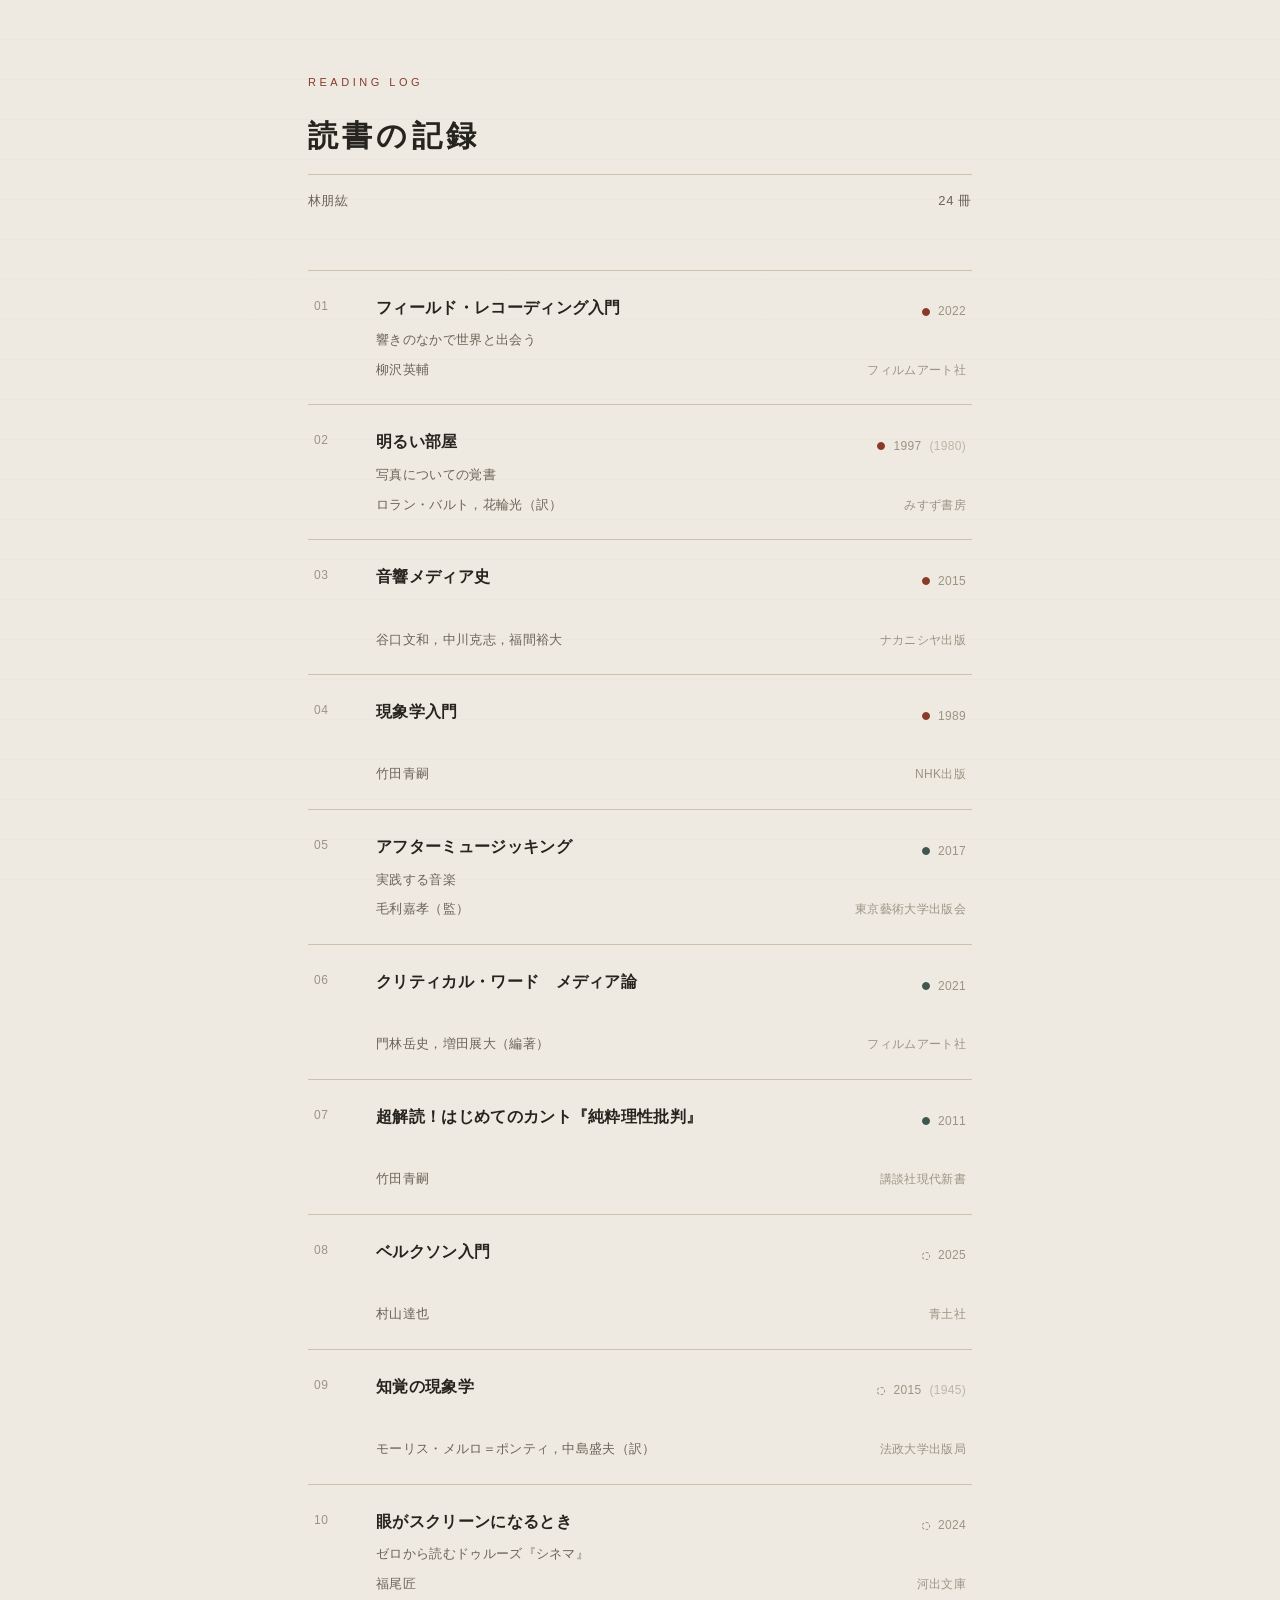
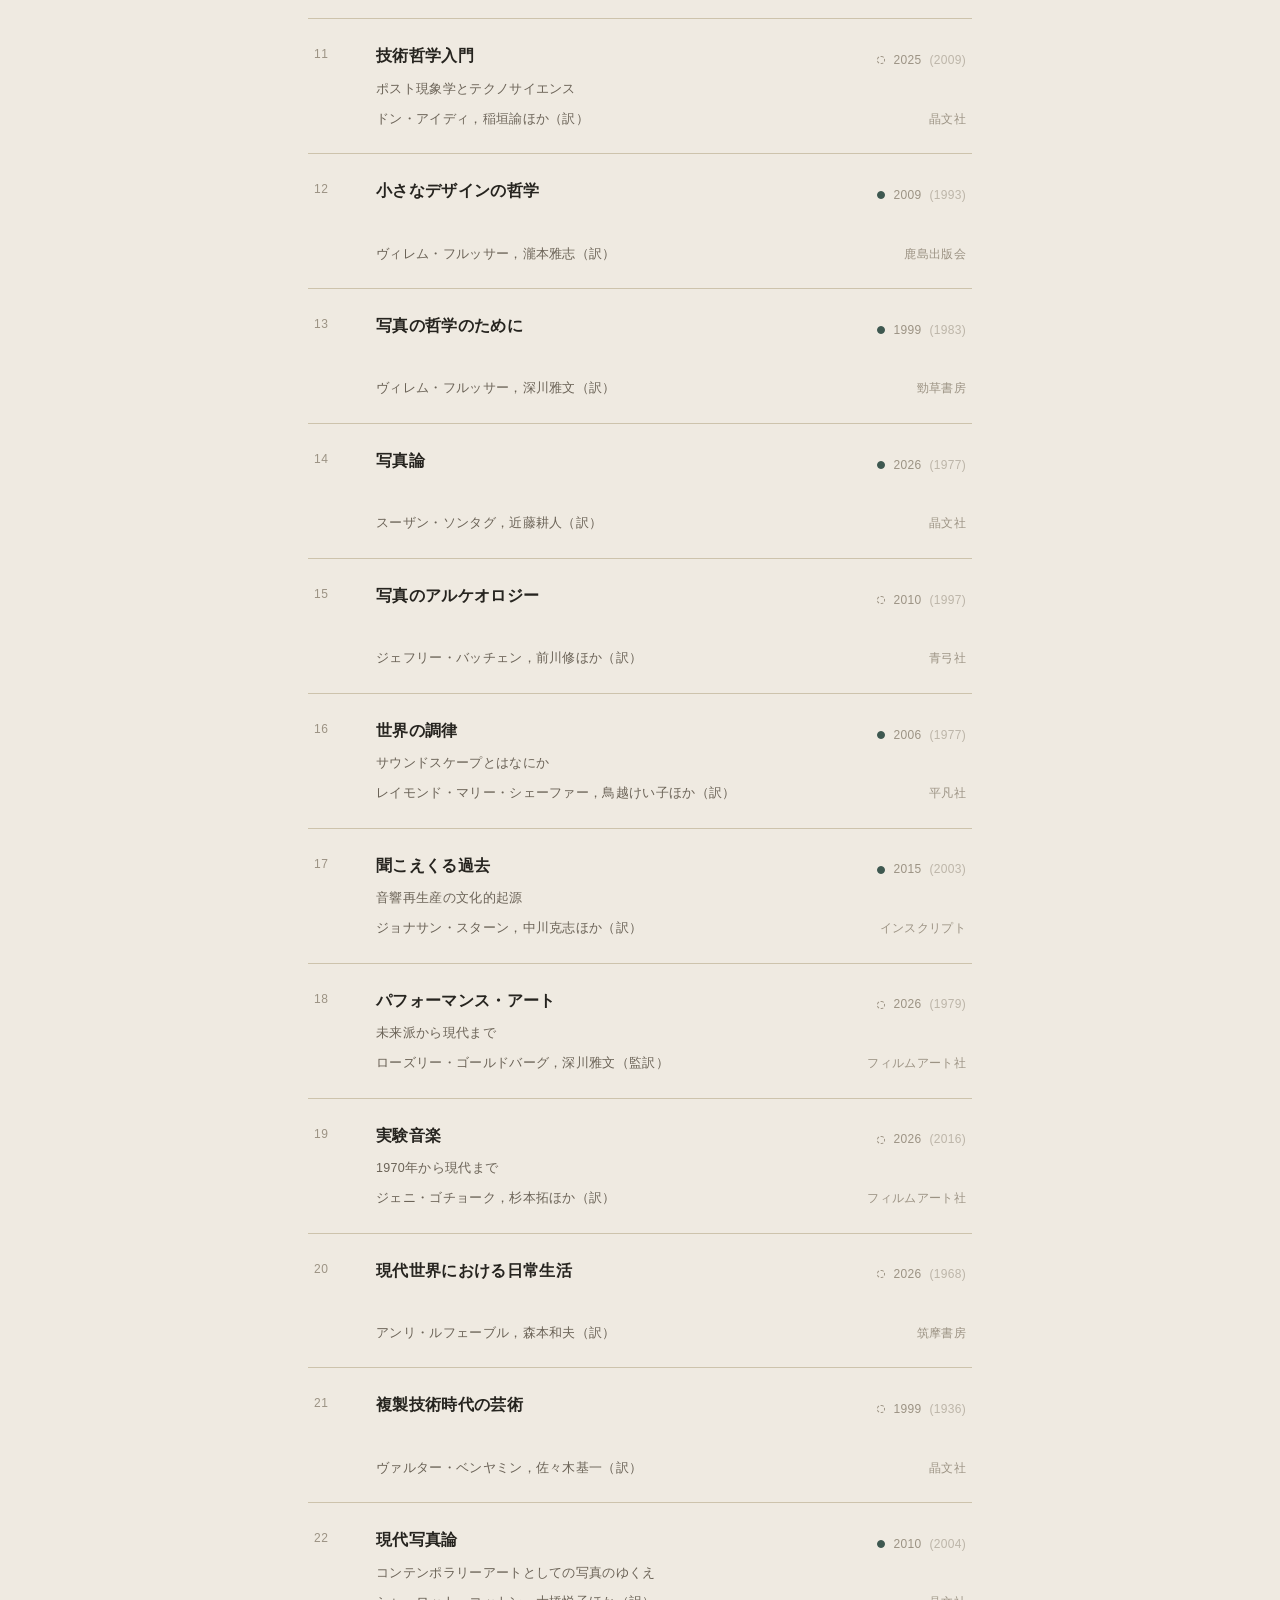
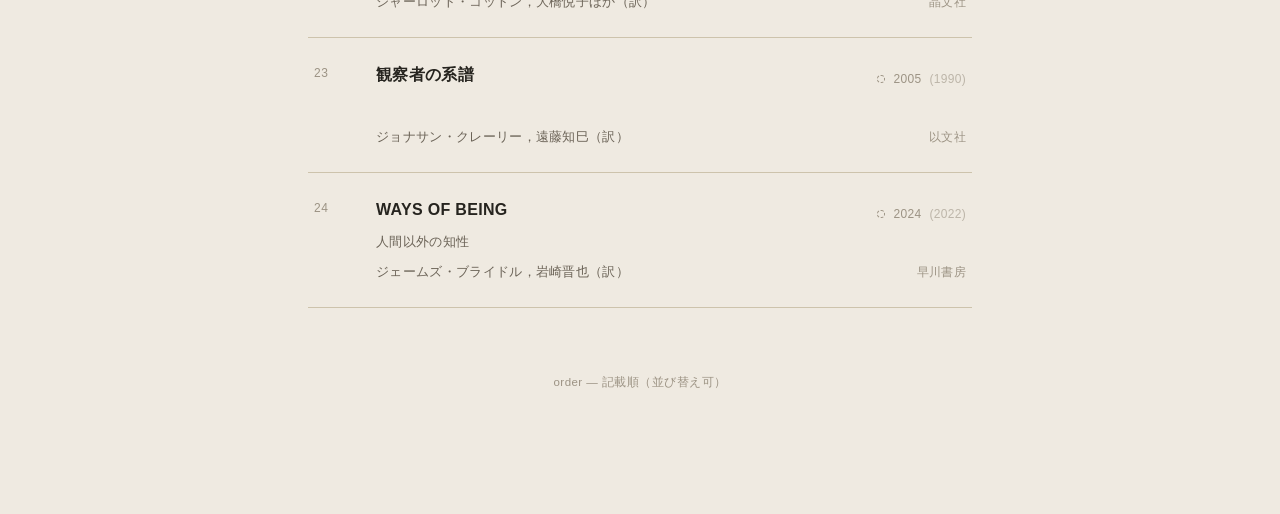
==== index.html @ a90a8465 "upgrade" ====
<!DOCTYPE html>
<html lang="ja">
<head>
<meta charset="UTF-8" />
<meta name="viewport" content="width=device-width, initial-scale=1.0" />
<title>読書の記録</title>
<link rel="stylesheet" href="style.css" />
</head>
<body>
<div class="wrap">

  <header class="site-header">
    <span class="site-header__eyebrow">Reading Log</span>
    <h1 class="site-title">読書の記録</h1>
    <div class="site-meta">
      <span>林朋紘</span>
      <span class="site-meta__count" id="book-count"></span>
    </div>
  </header>

  <ul class="book-list" id="book-list"></ul>

  <footer class="site-footer">
    order — 記載順（並び替え可）
  </footer>

</div>

<script src="data.js"></script>
<script>
  const listEl = document.getElementById("book-list");
  const countEl = document.getElementById("book-count");
  countEl.textContent = BOOKS.length + " 冊";

  BOOKS.forEach((book, i) => {
    const li = document.createElement("li");
    li.className = "book-row";

    const num = String(i + 1).padStart(2, "0");
    const yearText = book.origYear
      ? `${book.year}<span style="opacity:.6"> (${book.origYear})</span>`
      : `${book.year}`;
    const status = book.status || "read";
    const dotClass = "status-dot--" + status;
    const dotTitle = { read: "読了", reading: "読書中", unread: "未読" }[status];

    li.innerHTML = `
      <a href="book.html?id=${i}">
        <span class="book-row__num">${num}</span>
        <span class="book-row__title">${book.title}</span>
        <span class="book-row__subtitle">${book.subtitle || "&nbsp;"}</span>
        <span class="book-row__author">${book.author}</span>
        <span class="book-row__year">
          <span class="status-dot ${dotClass}" title="${dotTitle}"></span>
          ${yearText}
        </span>
        ${book.publisher ? `<span class="book-row__publisher">${book.publisher}</span>` : ""}
      </a>
    `;
    listEl.appendChild(li);
  });
</script>
</body>
</html>
---- style.css ----
/* ==========================================================
   読書の記録 ― stylesheet
   静謐（quiet stillness）を基調に、蔵書印を思わせる朱の一点を
   差し色として用いる。
   ========================================================== */

:root {
  --paper: #efeae1;
  --paper-card: #f6f2e9;
  --ink: #26241f;
  --ink-soft: #6b6357;
  --ink-faint: #9c9384;
  --line: #cdc3ac;
  --line-soft: #ddd4bf;
  --accent: #3e5850;      /* 深緑 - 松葉色 */
  --accent-soft: #7e9089;
  --stamp: #8a3a2a;       /* 朱 - 蔵書印 */
  --stamp-soft: rgba(138, 58, 42, 0.12);

  --serif-display: "Yu Mincho", "游明朝", "YuMincho", serif;
  --font-base: "Inter", "游ゴシック体", "Yu Gothic", YuGothic,
    "游ゴシック Medium", "Yu Gothic Medium", "Hiragino Kaku Gothic ProN",
    "Hiragino Sans", Meiryo, sans-serif;
}

* {
  box-sizing: border-box;
}

html {
  scroll-behavior: smooth;
}

body {
  margin: 0;
  font-family: var(--font-base);
  background-color: var(--paper);
  color: var(--ink);
  line-height: 1.9;
  letter-spacing: 0.02em;
  -webkit-font-smoothing: antialiased;
}

/* subtle ruled-paper texture in the background */
body::before {
  content: "";
  position: fixed;
  inset: 0;
  pointer-events: none;
  z-index: 0;
  background-image: repeating-linear-gradient(
    to bottom,
    transparent 0,
    transparent 39px,
    rgba(38, 36, 31, 0.028) 40px
  );
}

a {
  color: inherit;
  text-decoration: none;
}

.wrap {
  position: relative;
  z-index: 1;
  max-width: 720px;
  margin: 0 auto;
  padding: 72px 28px 120px;
}

/* ---------- header ---------- */

.site-header {
  margin-bottom: 56px;
}

.site-header__eyebrow {
  display: block;
  font-size: 11px;
  letter-spacing: 0.32em;
  text-transform: uppercase;
  color: var(--stamp);
  margin-bottom: 14px;
}

.site-title {
  font-family: var(--font-base);
  font-weight: 600;
  font-size: 30px;
  letter-spacing: 0.14em;
  margin: 0 0 10px;
}

.site-meta {
  display: flex;
  align-items: baseline;
  justify-content: space-between;
  border-top: 1px solid var(--line);
  padding-top: 14px;
  font-size: 13px;
  color: var(--ink-soft);
}

.site-meta__count {
  font-variant-numeric: tabular-nums;
  letter-spacing: 0.05em;
}

/* ---------- book list (home) ---------- */

.book-list {
  list-style: none;
  margin: 0;
  padding: 0;
  border-top: 1px solid var(--line);
}

.book-row {
  border-bottom: 1px solid var(--line);
}

.book-row a {
  display: grid;
  grid-template-columns: 44px 1fr auto;
  grid-template-areas:
    "num title     year"
    "num subtitle  ."
    "num author    publisher";
  column-gap: 18px;
  row-gap: 6px;
  padding: 22px 6px;
  transition: background-color 0.25s ease, padding-left 0.25s ease;
}

.book-row a:hover,
.book-row a:focus-visible {
  background-color: var(--paper-card);
  padding-left: 14px;
}

.book-row a:focus-visible {
  outline: 1px solid var(--accent-soft);
  outline-offset: -2px;
}

.book-row__num {
  grid-area: num;
  font-size: 12px;
  color: var(--ink-faint);
  font-variant-numeric: tabular-nums;
  letter-spacing: 0.04em;
  padding-top: 2px;
}

.book-row__title {
  grid-area: title;
  font-size: 16px;
  font-weight: 600;
  color: var(--ink);
  overflow-wrap: break-word;
  align-self: end;
}

.book-row__subtitle {
  grid-area: subtitle;
  display: block;
  font-size: 12.5px;
  color: var(--ink-soft);
  font-weight: 400;
}

.book-row__author {
  grid-area: author;
  font-size: 12.5px;
  color: var(--ink-soft);
  align-self: start;
}

.book-row__year {
  grid-area: year;
  justify-self: end;
  align-self: end;
  display: flex;
  align-items: center;
  gap: 8px;
  font-size: 12px;
  color: var(--ink-faint);
  white-space: nowrap;
  font-variant-numeric: tabular-nums;
}

.book-row__publisher {
  grid-area: publisher;
  justify-self: end;
  align-self: start;
  font-size: 12px;
  color: var(--ink-faint);
  white-space: nowrap;
}

.status-dot {
  width: 8px;
  height: 8px;
  border-radius: 50%;
  flex-shrink: 0;
  display: inline-block;
}

.status-dot--read {
  background: var(--stamp);
  border: 1px solid var(--stamp);
}

.status-dot--reading {
  background: var(--accent);
  border: 1px solid var(--accent);
}

.status-dot--unread {
  background: transparent;
  border: 1px dashed var(--ink-faint);
}

.site-footer {
  margin-top: 64px;
  font-size: 11.5px;
  color: var(--ink-faint);
  letter-spacing: 0.04em;
  text-align: center;
}

/* ---------- detail page ---------- */

.back-link {
  display: inline-flex;
  align-items: center;
  gap: 8px;
  font-size: 12.5px;
  letter-spacing: 0.08em;
  color: var(--ink-soft);
  margin-bottom: 48px;
  transition: color 0.2s ease;
}

.back-link:hover {
  color: var(--accent);
}

.stamp {
  width: 46px;
  height: 46px;
  border-radius: 50%;
  display: flex;
  align-items: center;
  justify-content: center;
  font-size: 11px;
  letter-spacing: 0.01em;
  font-weight: 600;
  margin-bottom: 22px;
  text-align: center;
  line-height: 1.2;
}

.stamp--read {
  border: 1.4px solid var(--stamp);
  color: var(--stamp);
  transform: rotate(-6deg);
  background: var(--stamp-soft);
}

.stamp--reading {
  border: 1.4px solid var(--accent);
  color: var(--accent);
  transform: rotate(2deg);
  background: rgba(62, 88, 80, 0.1);
}

.stamp--unread {
  border: 1.4px dashed var(--ink-faint);
  color: var(--ink-faint);
  transform: rotate(4deg);
  background: transparent;
}

.detail-header {
  margin-bottom: 44px;
}

.detail-title {
  font-size: 27px;
  font-weight: 700;
  line-height: 1.5;
  margin: 0 0 6px;
  letter-spacing: 0.03em;
}

.detail-subtitle {
  font-size: 15px;
  font-weight: 400;
  color: var(--ink-soft);
  margin: 0 0 22px;
  letter-spacing: 0.02em;
}

.detail-meta {
  display: flex;
  flex-direction: column;
  gap: 6px;
  font-size: 13.5px;
  color: var(--ink-soft);
  border-left: 2px solid var(--line);
  padding-left: 16px;
}

.detail-meta__author {
  color: var(--ink);
}

.detail-meta__year {
  font-variant-numeric: tabular-nums;
  color: var(--ink-soft);
}

.detail-meta__publisher {
  color: var(--ink-soft);
}

.detail-body {
  margin-top: 8px;
}

.detail-section {
  padding: 30px 0;
  border-bottom: 1px solid var(--line);
}

.detail-section:first-child {
  padding-top: 0;
}

.detail-section__label {
  display: block;
  font-size: 11px;
  letter-spacing: 0.28em;
  text-transform: uppercase;
  color: var(--stamp);
  margin-bottom: 14px;
}

.amazon-link {
  display: inline-flex;
  align-items: center;
  gap: 10px;
  font-size: 14.5px;
  font-weight: 600;
  color: var(--accent);
  border-bottom: 1px solid var(--accent-soft);
  padding-bottom: 3px;
  transition: border-color 0.2s ease, color 0.2s ease;
}

.amazon-link:hover {
  color: var(--stamp);
  border-color: var(--stamp);
}

.amazon-link svg {
  width: 13px;
  height: 13px;
  flex-shrink: 0;
}

.detail-text {
  font-size: 14.5px;
  color: var(--ink);
  white-space: pre-wrap;
}

.detail-text.is-empty {
  color: var(--ink-faint);
  font-style: normal;
}

/* ---------- pager ---------- */

.pager {
  display: grid;
  grid-template-columns: 1fr auto 1fr;
  align-items: center;
  margin-top: 56px;
  padding-top: 28px;
  border-top: 1px solid var(--line);
  font-size: 12.5px;
  letter-spacing: 0.06em;
}

.pager__link {
  display: flex;
  align-items: center;
  gap: 8px;
  color: var(--ink-soft);
  transition: color 0.2s ease;
}

.pager__link:hover {
  color: var(--accent);
}

.pager__link--prev {
  justify-self: start;
}

.pager__link--next {
  justify-self: end;
}

.pager__link--disabled {
  visibility: hidden;
}

.pager__home {
  justify-self: center;
  color: var(--stamp);
  font-weight: 600;
}

.pager__label-title {
  display: none;
}

/* ---------- responsive ---------- */

@media (max-width: 560px) {
  .wrap {
    padding: 48px 20px 100px;
  }

  .site-title {
    font-size: 24px;
  }

  .book-row a {
    grid-template-columns: 32px 1fr;
    grid-template-areas:
      "num title"
      "num subtitle"
      "num author"
      "num year"
      "num publisher";
    column-gap: 12px;
    row-gap: 4px;
  }

  .book-row__year {
    justify-self: start;
    align-self: start;
    margin-top: 4px;
  }

  .book-row__publisher {
    justify-self: start;
    align-self: start;
  }

  .detail-title {
    font-size: 19px;
  }

  .detail-subtitle {
    font-size: 13px;
  }

  .detail-meta {
    font-size: 12px;
  }

  .pager {
    grid-template-columns: 1fr;
    gap: 14px;
    text-align: center;
  }

  .pager__link--prev,
  .pager__link--next,
  .pager__home {
    justify-self: center;
  }
}

/* respect reduced motion */
@media (prefers-reduced-motion: reduce) {
  * {
    transition: none !important;
    scroll-behavior: auto !important;
  }
}
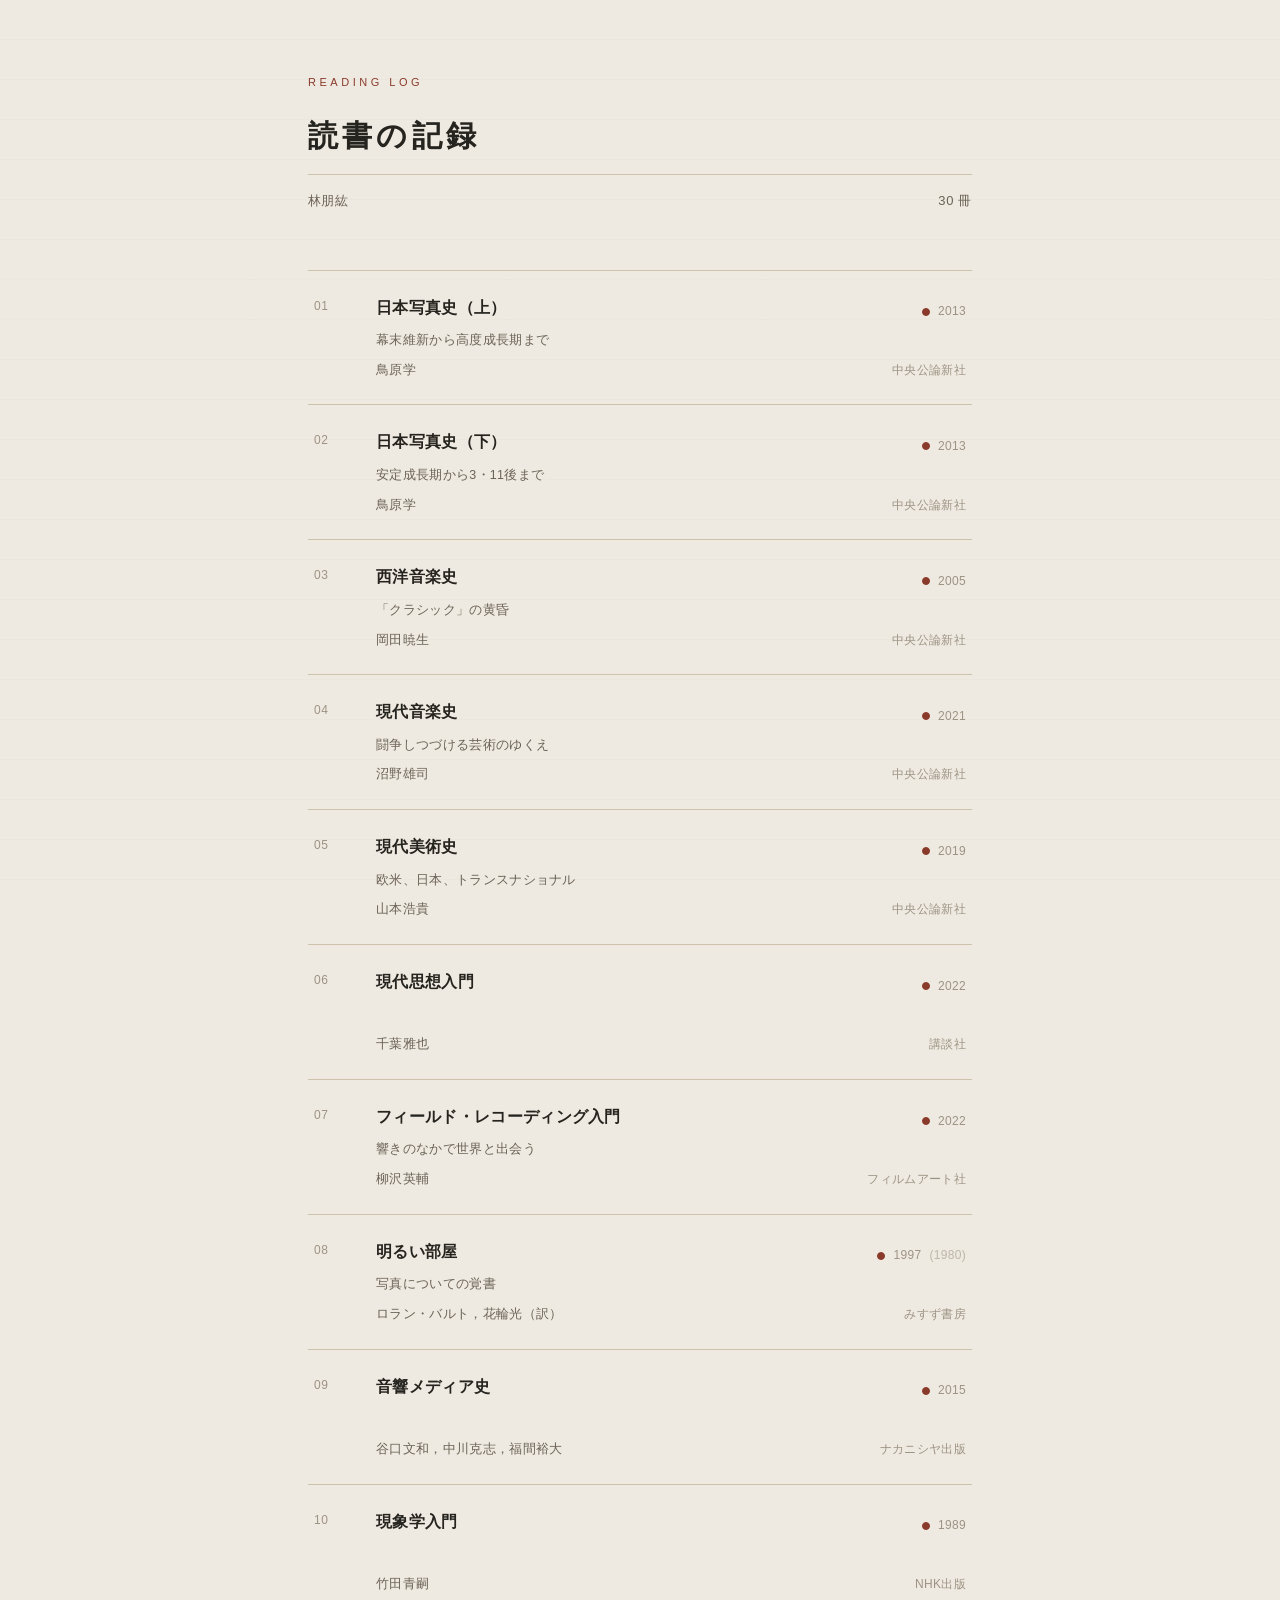
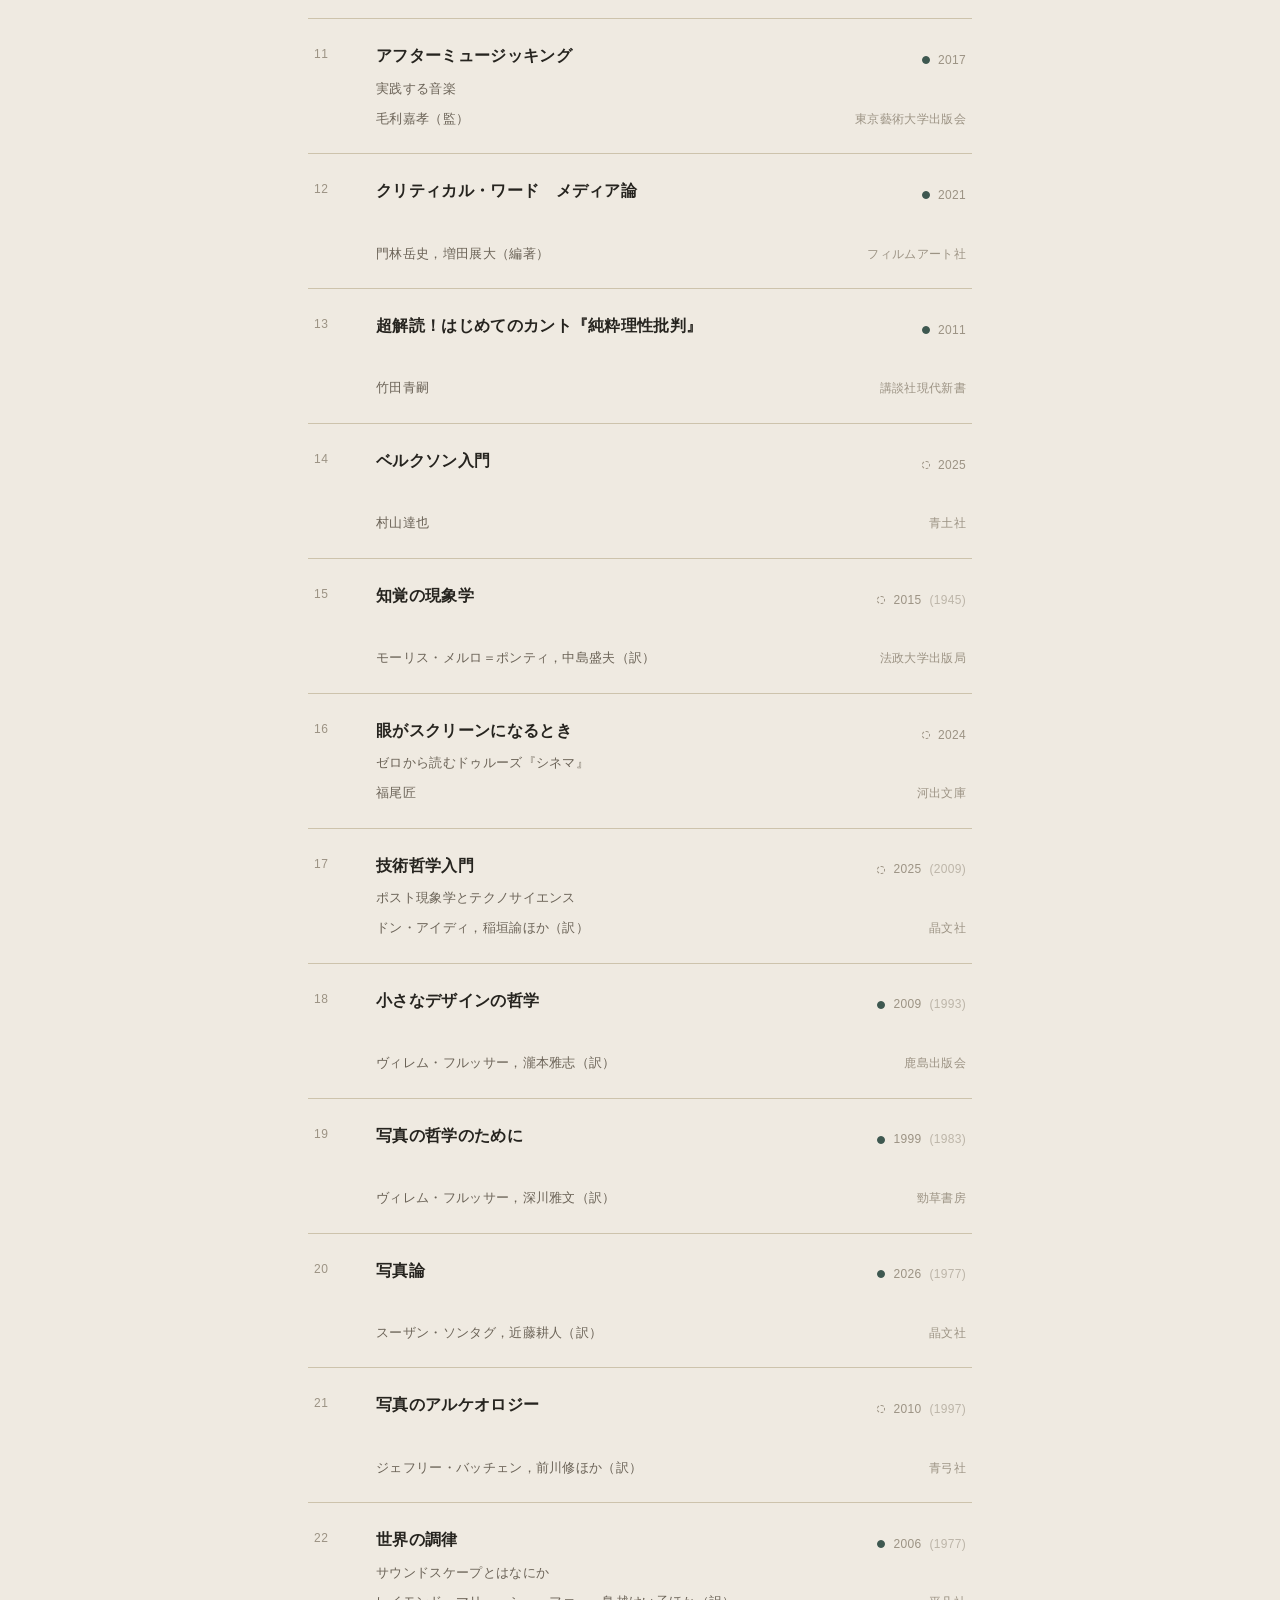
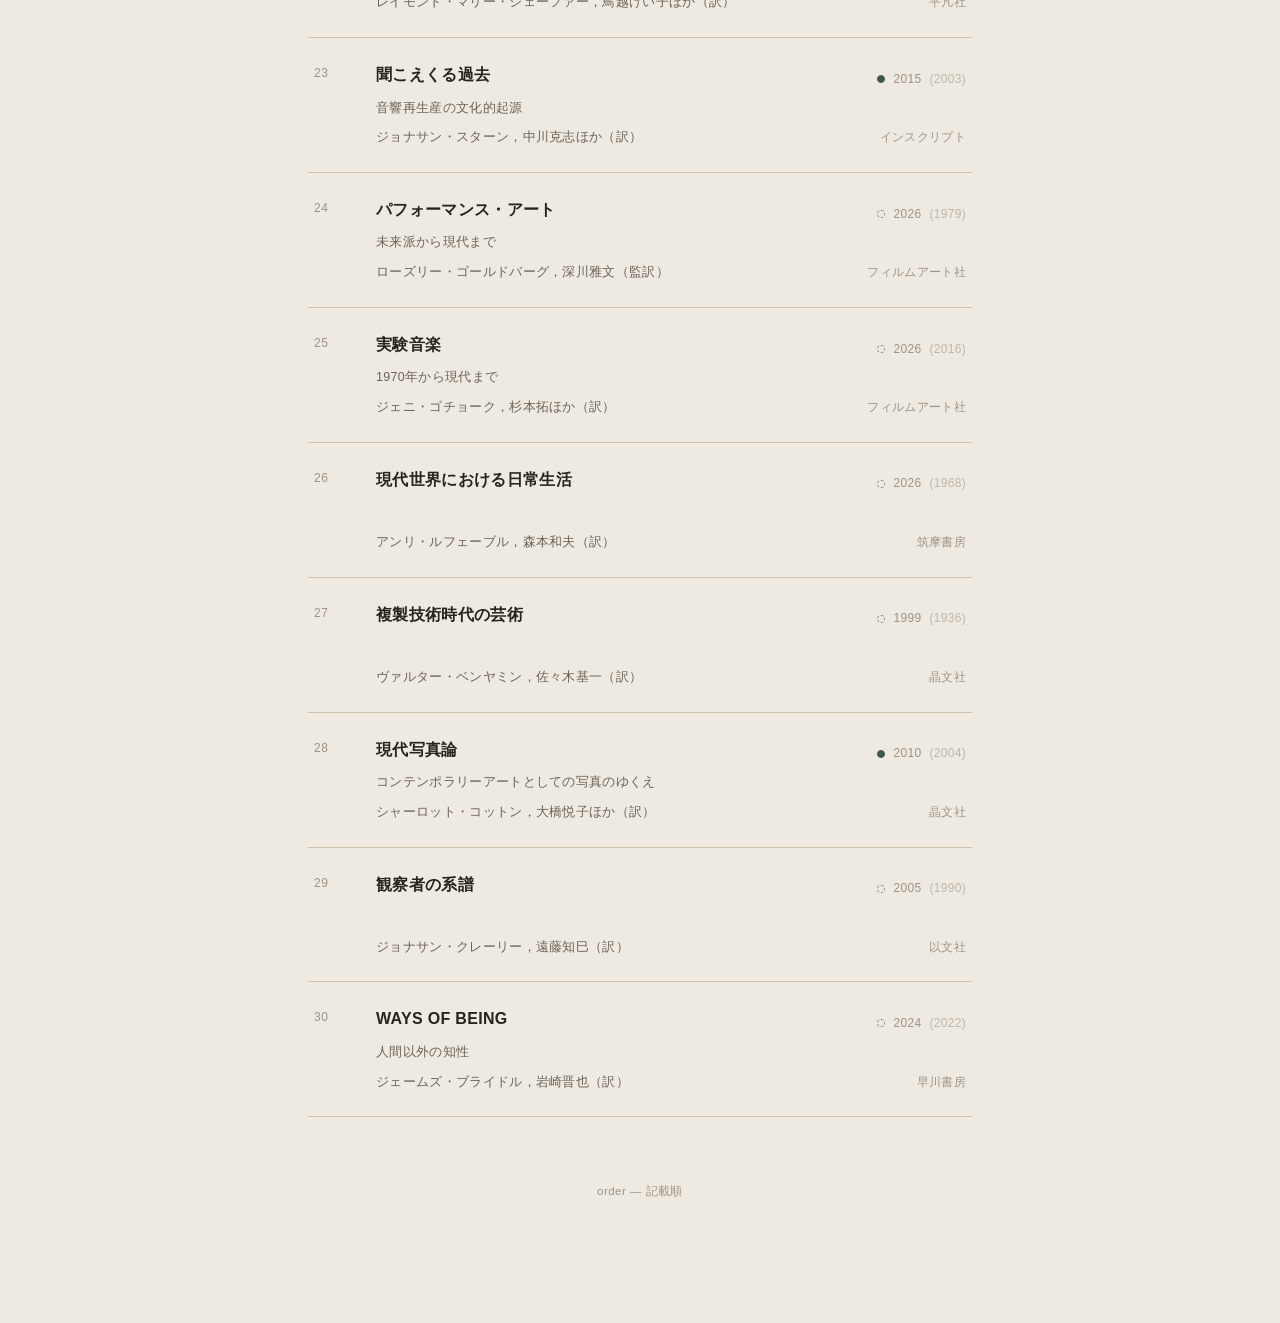
==== commit 3c27d075: "upgrade" ====
--- a/index.html
+++ b/index.html
@@ -21,7 +21,7 @@
   <ul class="book-list" id="book-list"></ul>
 
   <footer class="site-footer">
-    order — 記載順（並び替え可）
+    order — 記載順
   </footer>
 
 </div>
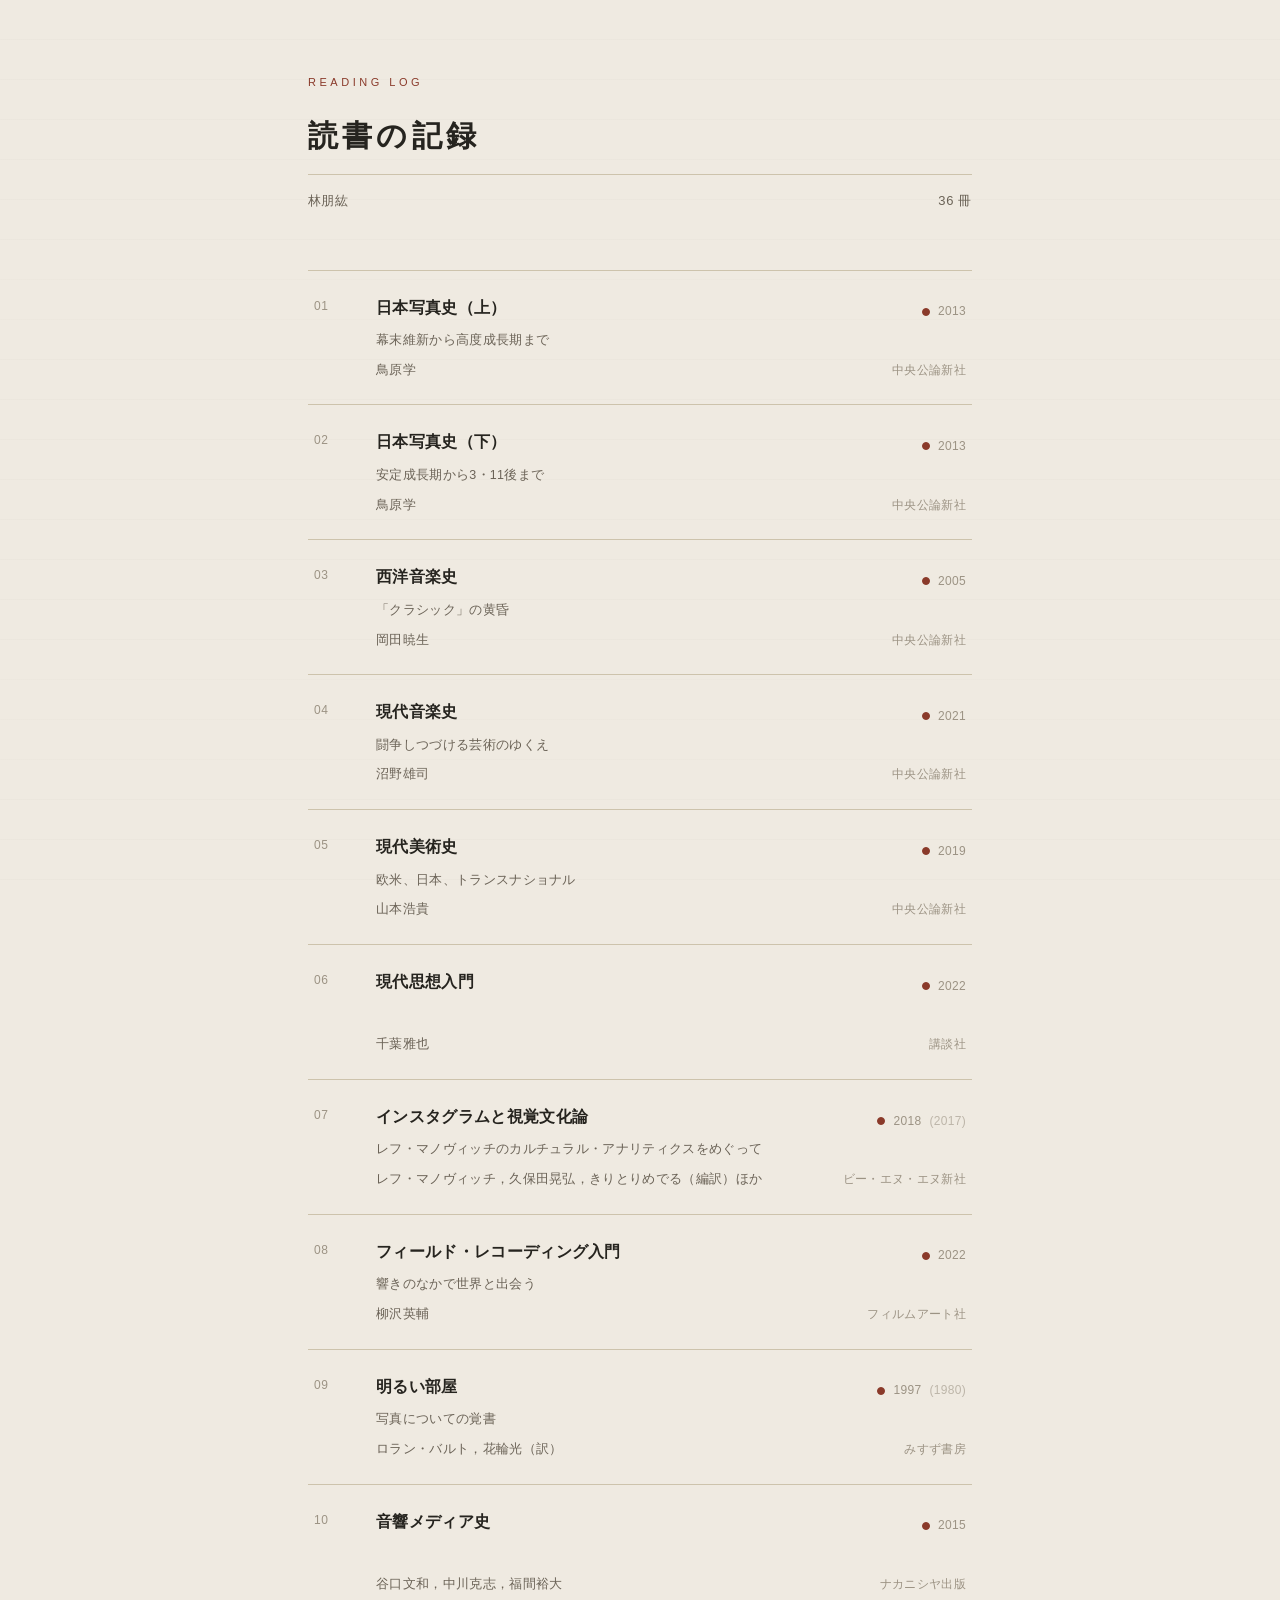
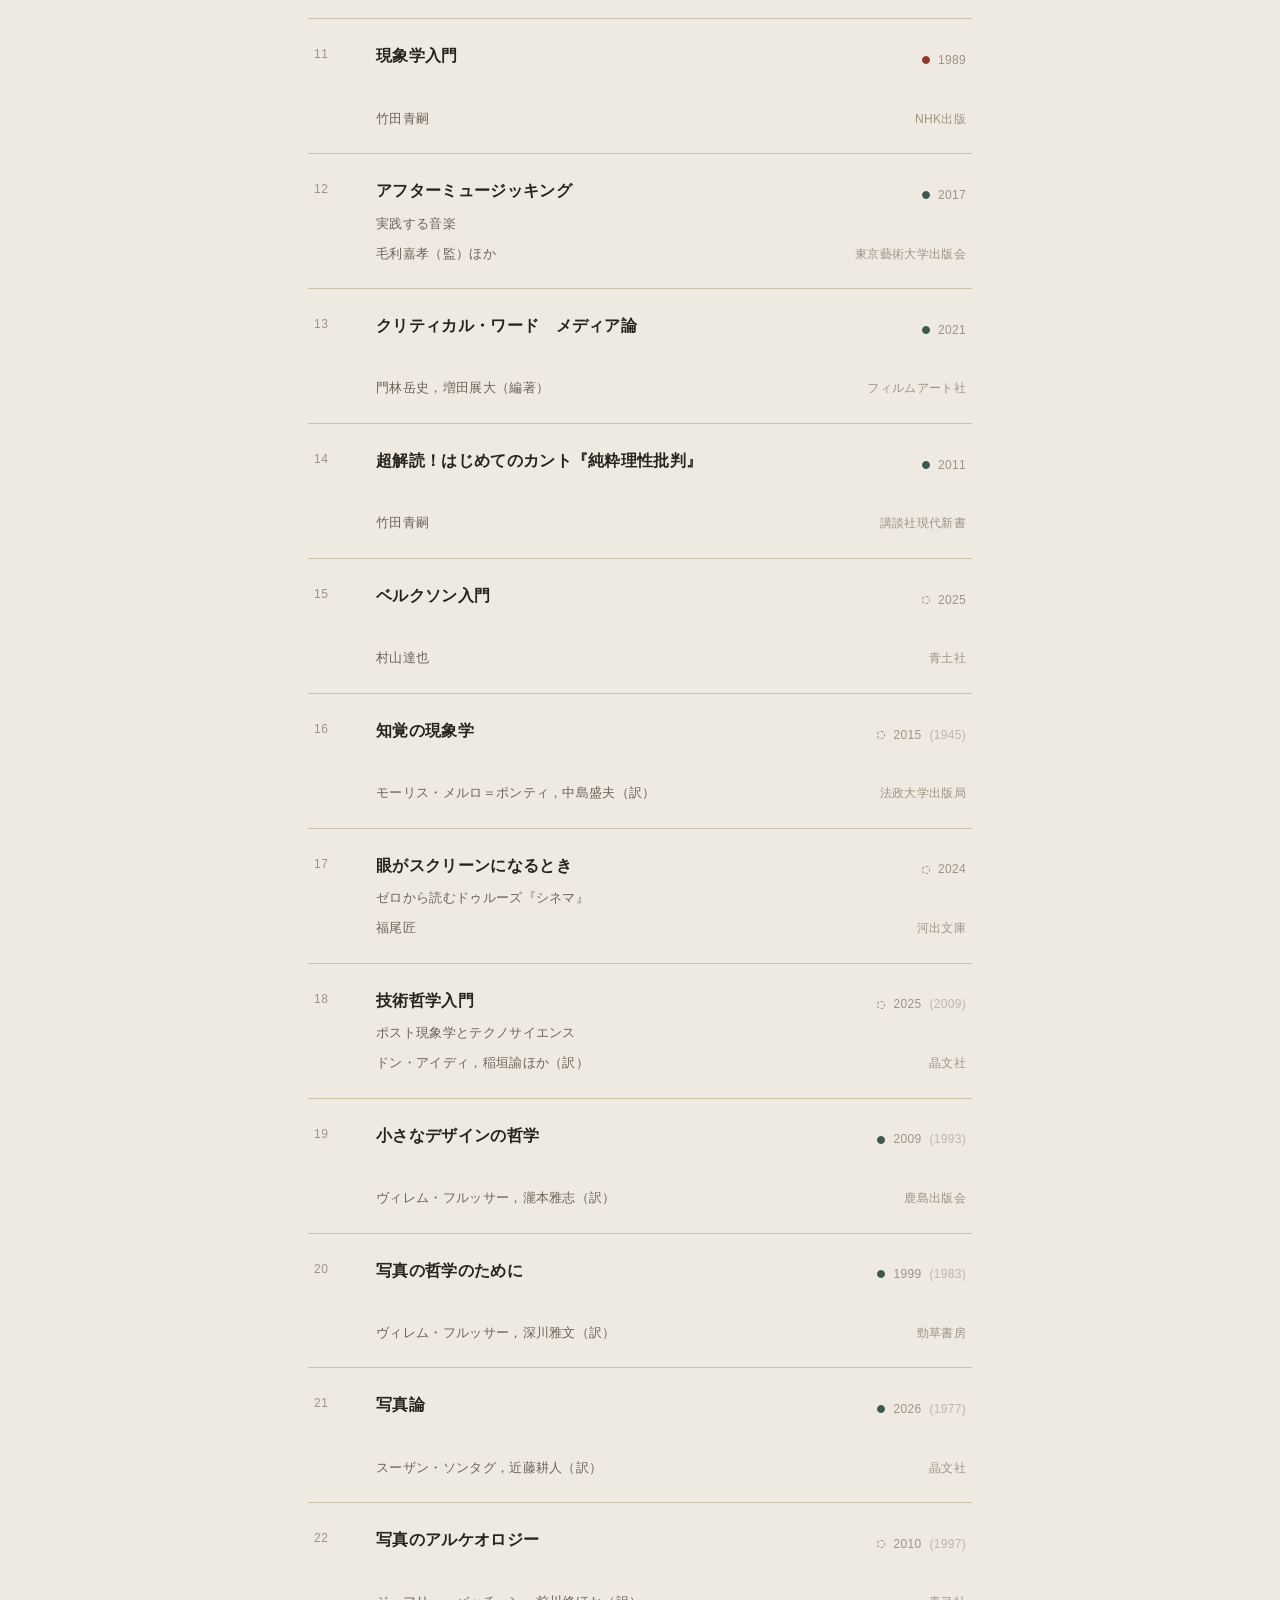
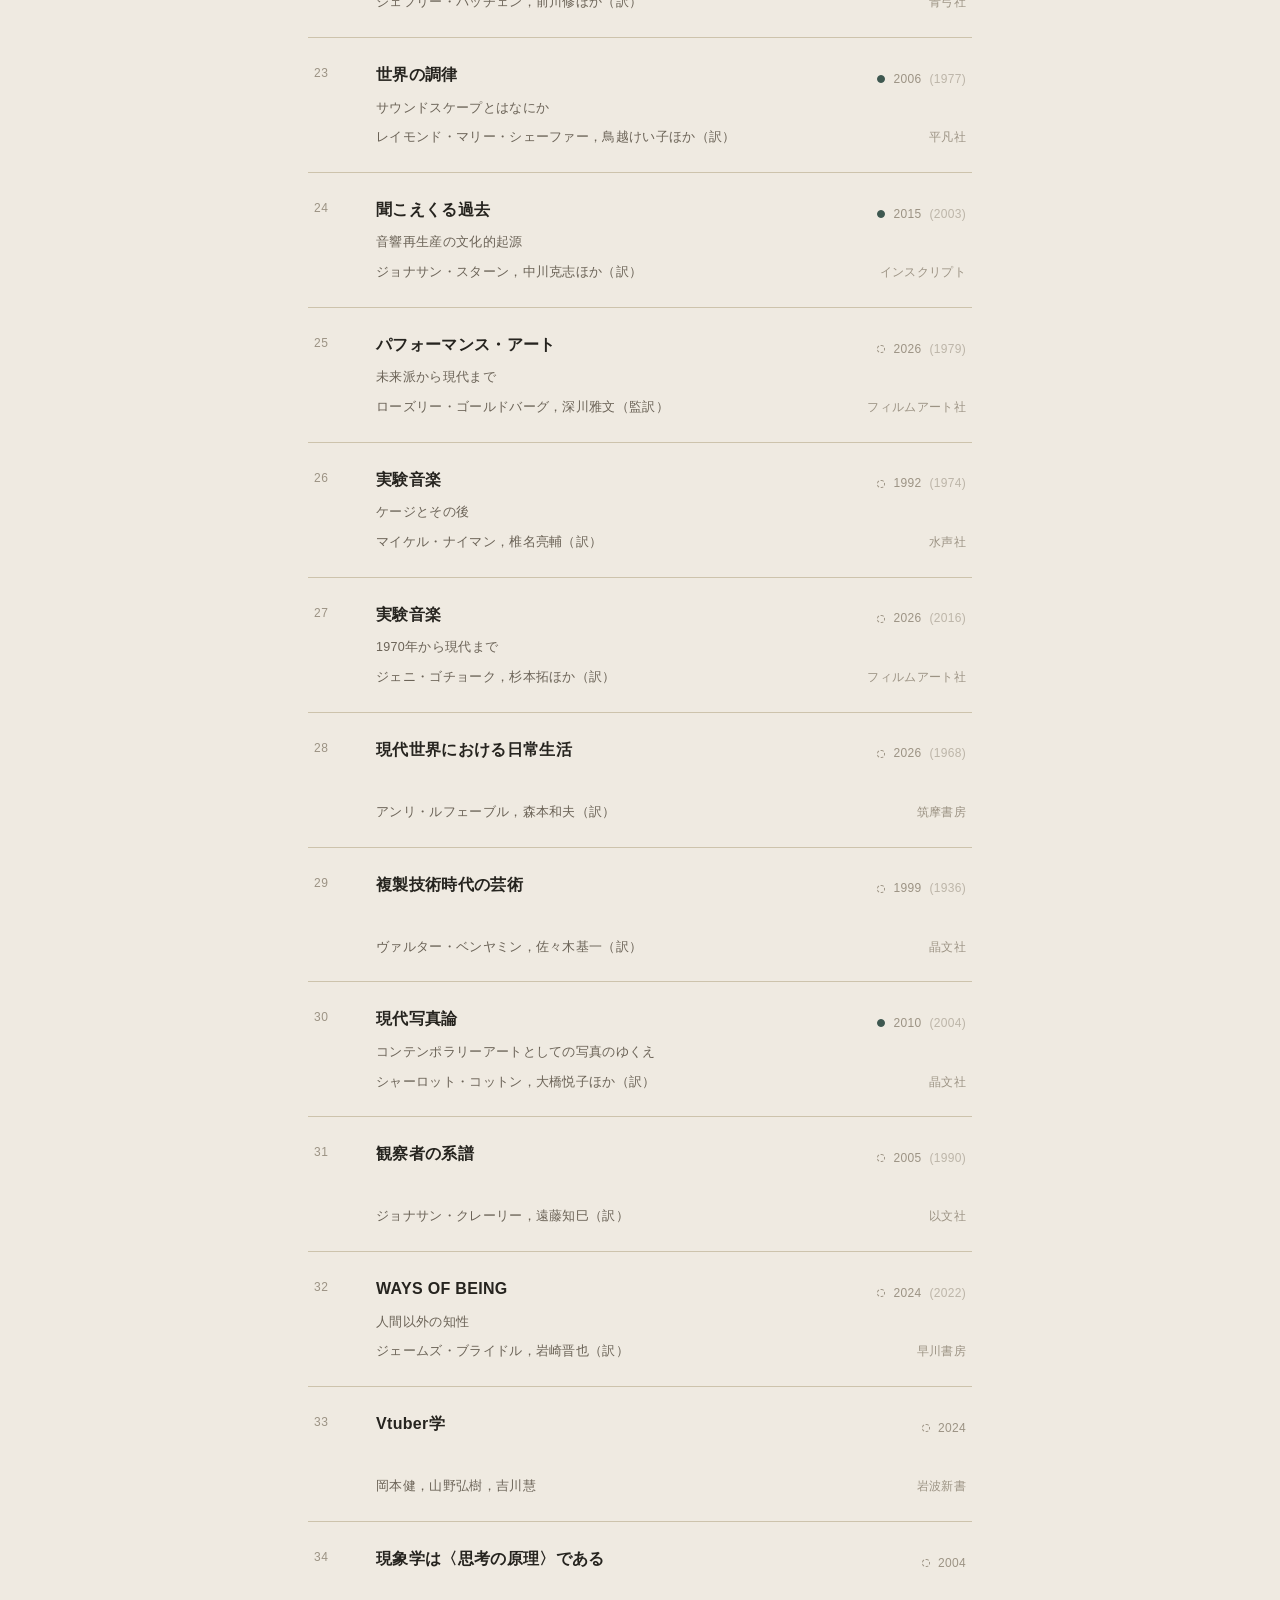
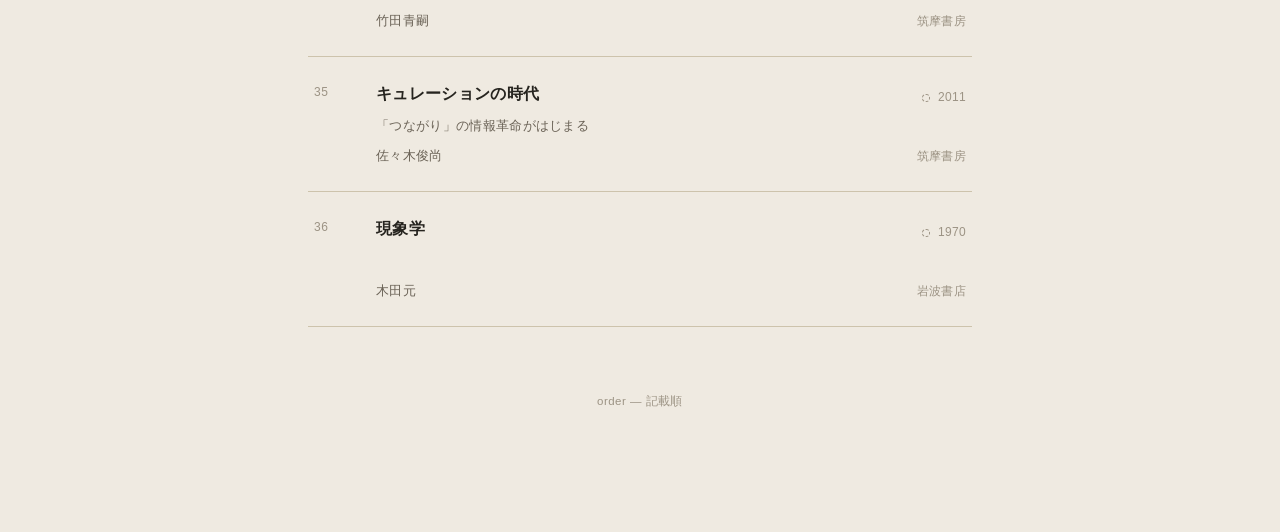
==== commit de25291c: "upgrade" ====
--- a/index.html
+++ b/index.html
@@ -3,6 +3,7 @@
 <head>
 <meta charset="UTF-8" />
 <meta name="viewport" content="width=device-width, initial-scale=1.0" />
+<link rel="icon" type="image/svg+xml" href="favicon.svg" />
 <title>読書の記録</title>
 <link rel="stylesheet" href="style.css" />
 </head>
--- a/style.css
+++ b/style.css
@@ -390,7 +390,6 @@
   align-items: center;
   margin-top: 56px;
   padding-top: 28px;
-  border-top: 1px solid var(--line);
   font-size: 12.5px;
   letter-spacing: 0.06em;
 }
@@ -474,18 +473,6 @@
   .detail-meta {
     font-size: 12px;
   }
-
-  .pager {
-    grid-template-columns: 1fr;
-    gap: 14px;
-    text-align: center;
-  }
-
-  .pager__link--prev,
-  .pager__link--next,
-  .pager__home {
-    justify-self: center;
-  }
 }
 
 /* respect reduced motion */
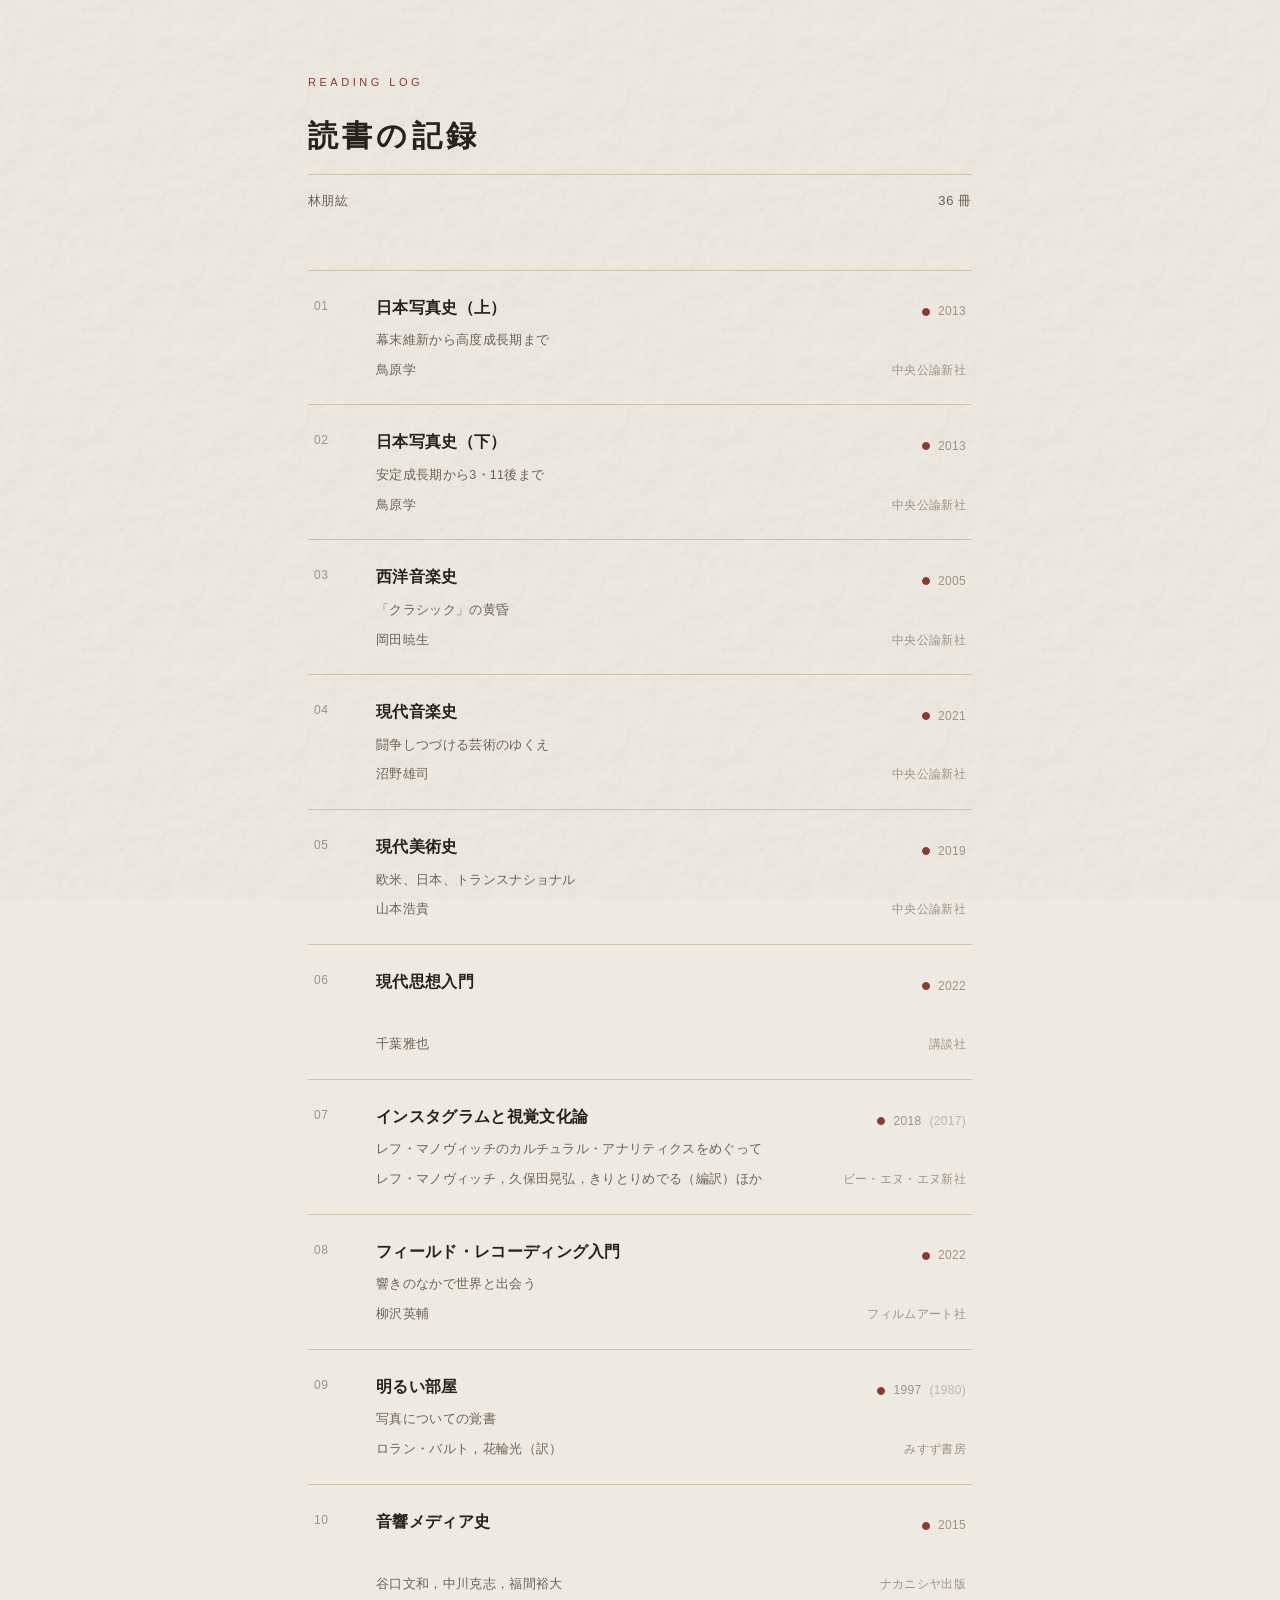
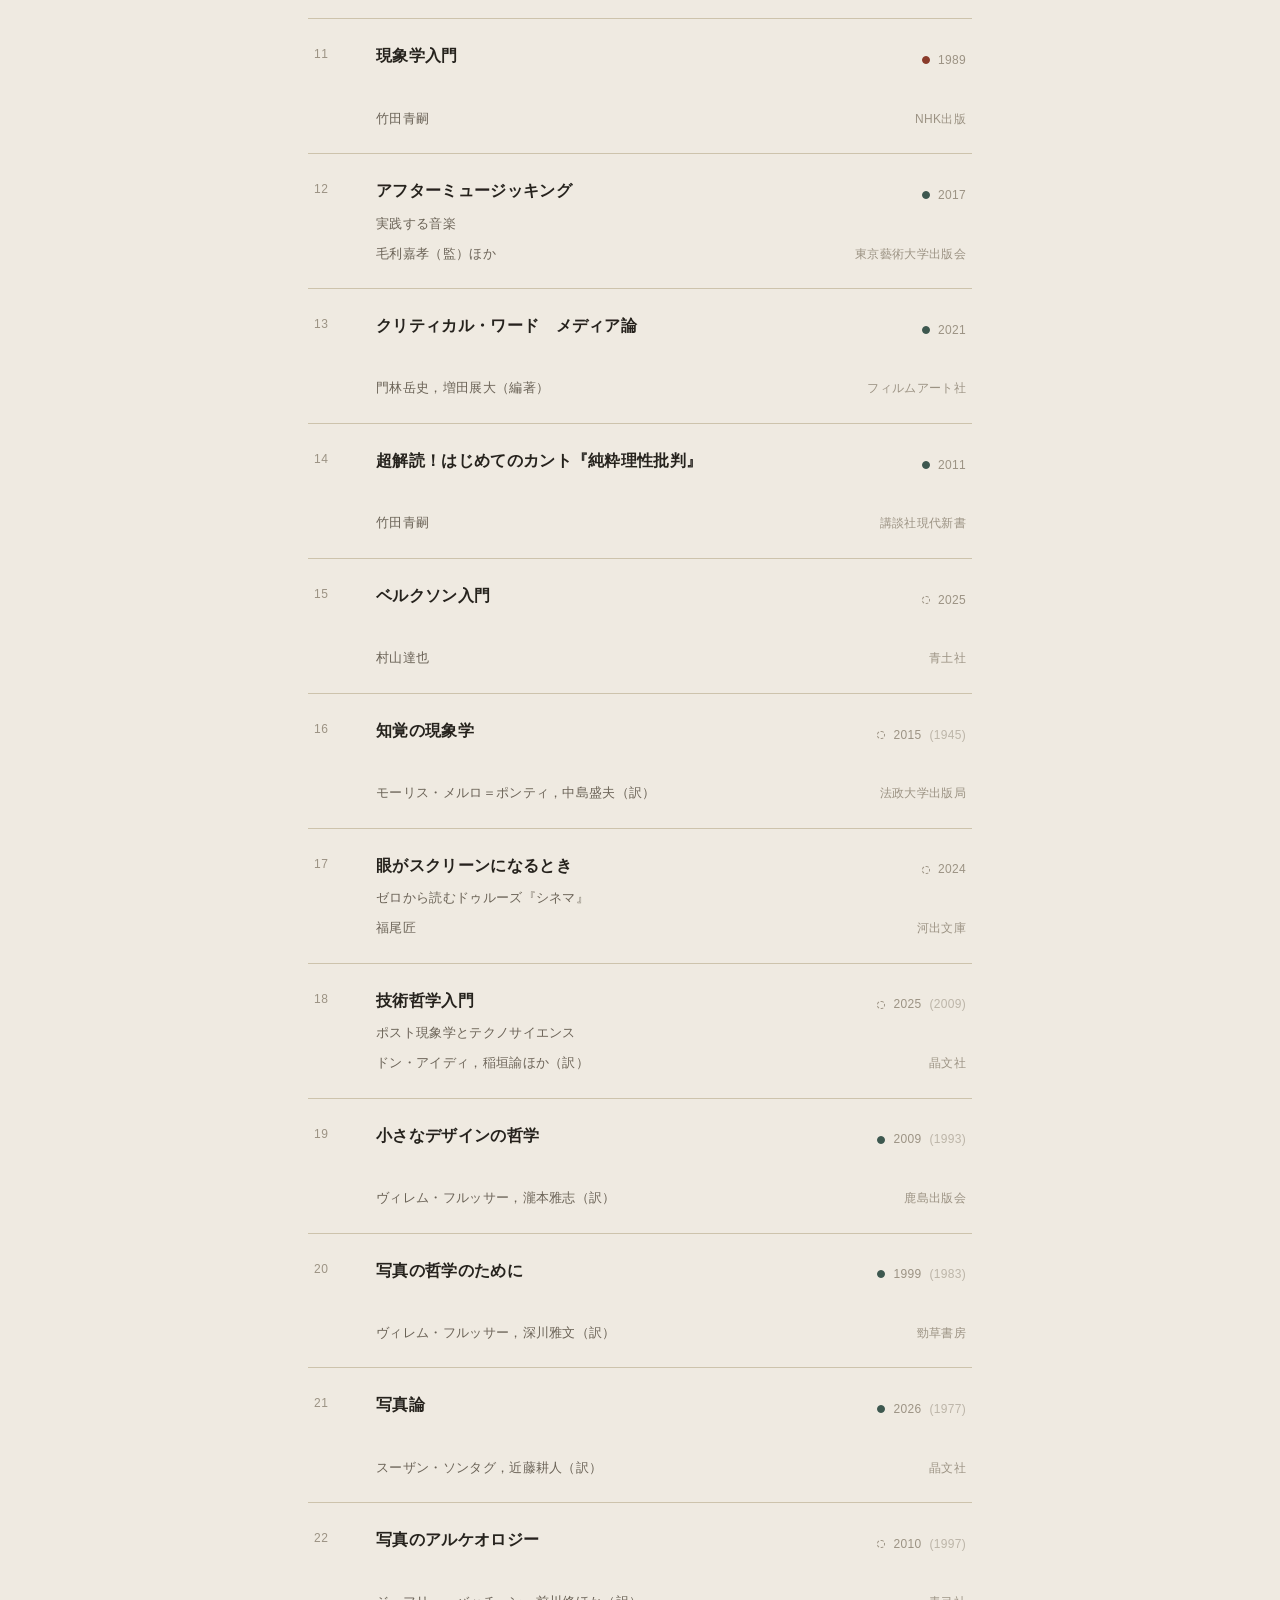
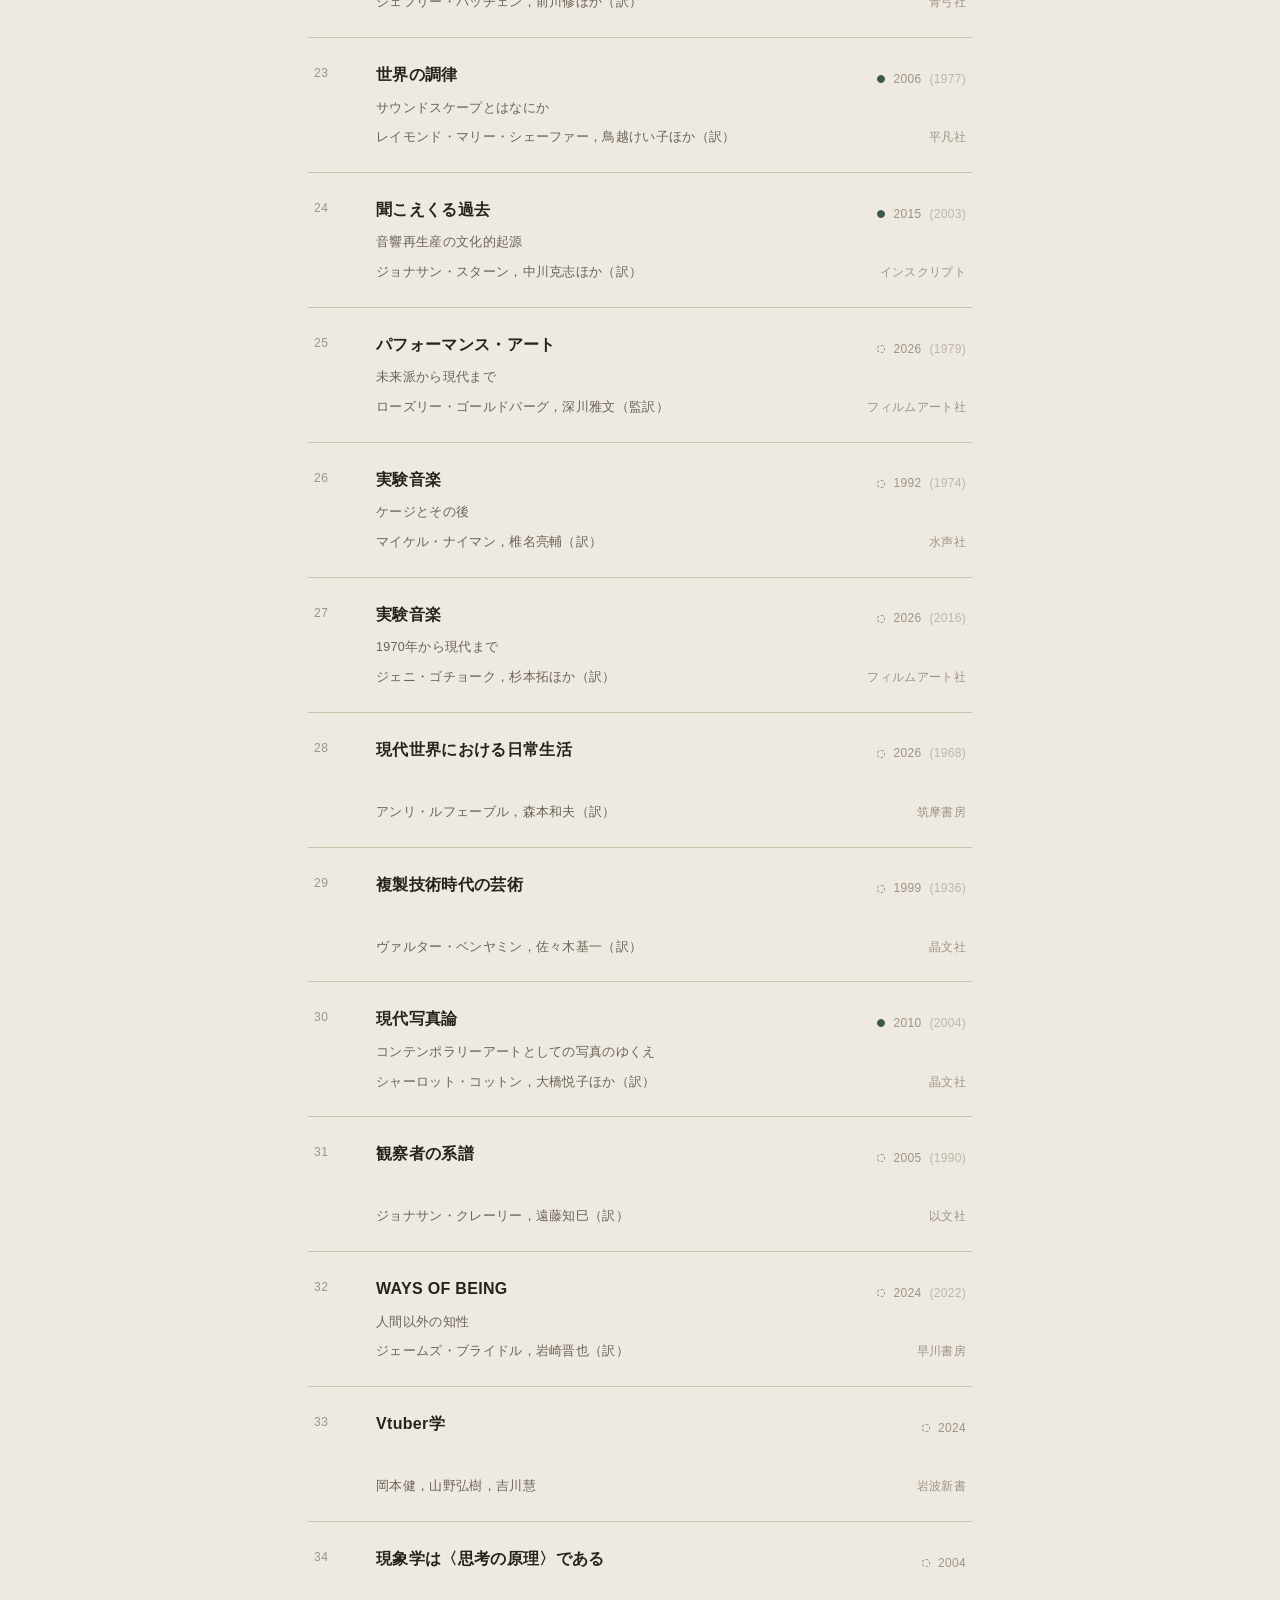
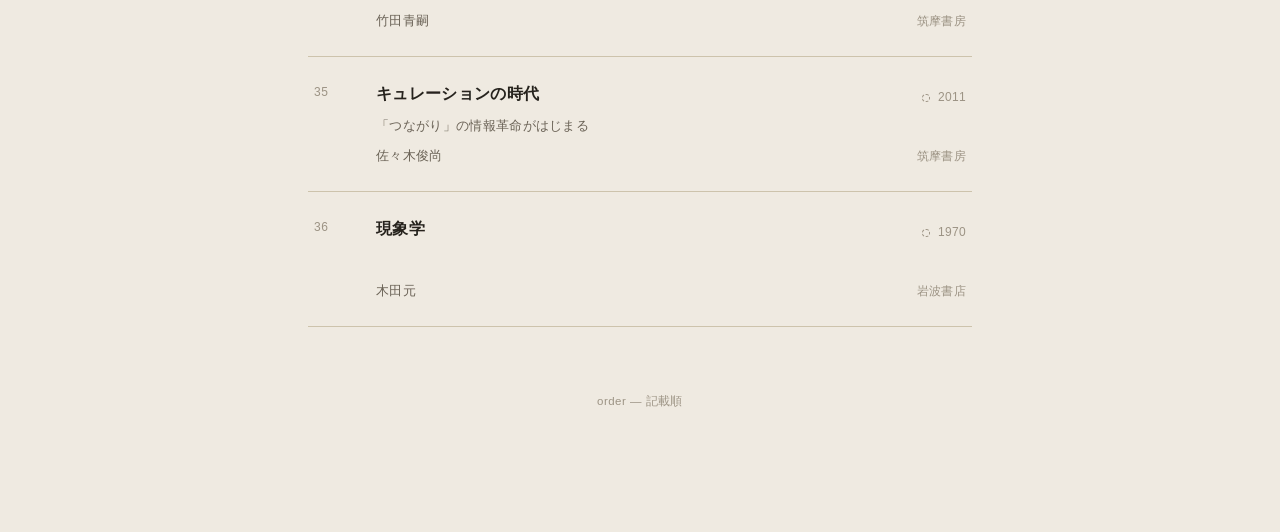
==== commit ae9f37d2: "upgrade" ====
--- a/index.html
+++ b/index.html
@@ -8,6 +8,18 @@
 <link rel="stylesheet" href="style.css" />
 </head>
 <body>
+
+<svg width="0" height="0" style="position:absolute; overflow:hidden;">
+  <filter id="stamp-bleed" x="-30%" y="-30%" width="160%" height="160%">
+    <feTurbulence type="fractalNoise" baseFrequency="0.9" numOctaves="2" seed="7" result="noise"/>
+    <feDisplacementMap in="SourceGraphic" in2="noise" scale="0.7" xChannelSelector="R" yChannelSelector="G"/>
+  </filter>
+  <filter id="text-bleed" x="-20%" y="-20%" width="140%" height="140%">
+    <feTurbulence type="fractalNoise" baseFrequency="0.75" numOctaves="2" seed="5" result="noise"/>
+    <feDisplacementMap in="SourceGraphic" in2="noise" scale="0.7" xChannelSelector="R" yChannelSelector="G"/>
+  </filter>
+</svg>
+
 <div class="wrap">
 
   <header class="site-header">
--- a/style.css
+++ b/style.css
@@ -1,9 +1,3 @@
-/* ==========================================================
-   読書の記録 ― stylesheet
-   静謐（quiet stillness）を基調に、蔵書印を思わせる朱の一点を
-   差し色として用いる。
-   ========================================================== */
-
 :root {
   --paper: #efeae1;
   --paper-card: #f6f2e9;
@@ -41,19 +35,39 @@
   -webkit-font-smoothing: antialiased;
 }
 
-/* subtle ruled-paper texture in the background */
-body::before {
+/* apply the ink-bleed effect to all text on the site */
+.site-header__eyebrow,
+.site-title,
+.site-meta,
+.book-row__num,
+.book-row__title,
+.book-row__subtitle,
+.book-row__author,
+.book-row__year,
+.book-row__publisher,
+.site-footer,
+.back-link,
+.detail-title,
+.detail-subtitle,
+.detail-meta,
+.detail-section__label,
+.amazon-link,
+.detail-text,
+.pager__link,
+.pager__home {
+  filter: url(#text-bleed);
+}
+
+body::after {
   content: "";
   position: fixed;
   inset: 0;
   pointer-events: none;
   z-index: 0;
-  background-image: repeating-linear-gradient(
-    to bottom,
-    transparent 0,
-    transparent 39px,
-    rgba(38, 36, 31, 0.028) 40px
-  );
+  mix-blend-mode: multiply;
+  opacity: 0.3;
+  background-image: url("data:image/svg+xml,%3Csvg xmlns='http://www.w3.org/2000/svg' width='320' height='320'%3E%3Cfilter id='p'%3E%3CfeTurbulence type='fractalNoise' baseFrequency='0.035' numOctaves='5' seed='7' stitchTiles='stitch' result='n'/%3E%3CfeDiffuseLighting in='n' lighting-color='white' surfaceScale='1.5' diffuseConstant='1.1' result='l'%3E%3CfeDistantLight azimuth='235' elevation='55'/%3E%3C/feDiffuseLighting%3E%3C/filter%3E%3Crect width='100%25' height='100%25' filter='url(%23p)'/%3E%3C/svg%3E");
+  background-size: 320px 320px;
 }
 
 a {
@@ -260,6 +274,7 @@
   margin-bottom: 22px;
   text-align: center;
   line-height: 1.2;
+  filter: url(#stamp-bleed);
 }
 
 .stamp--read {
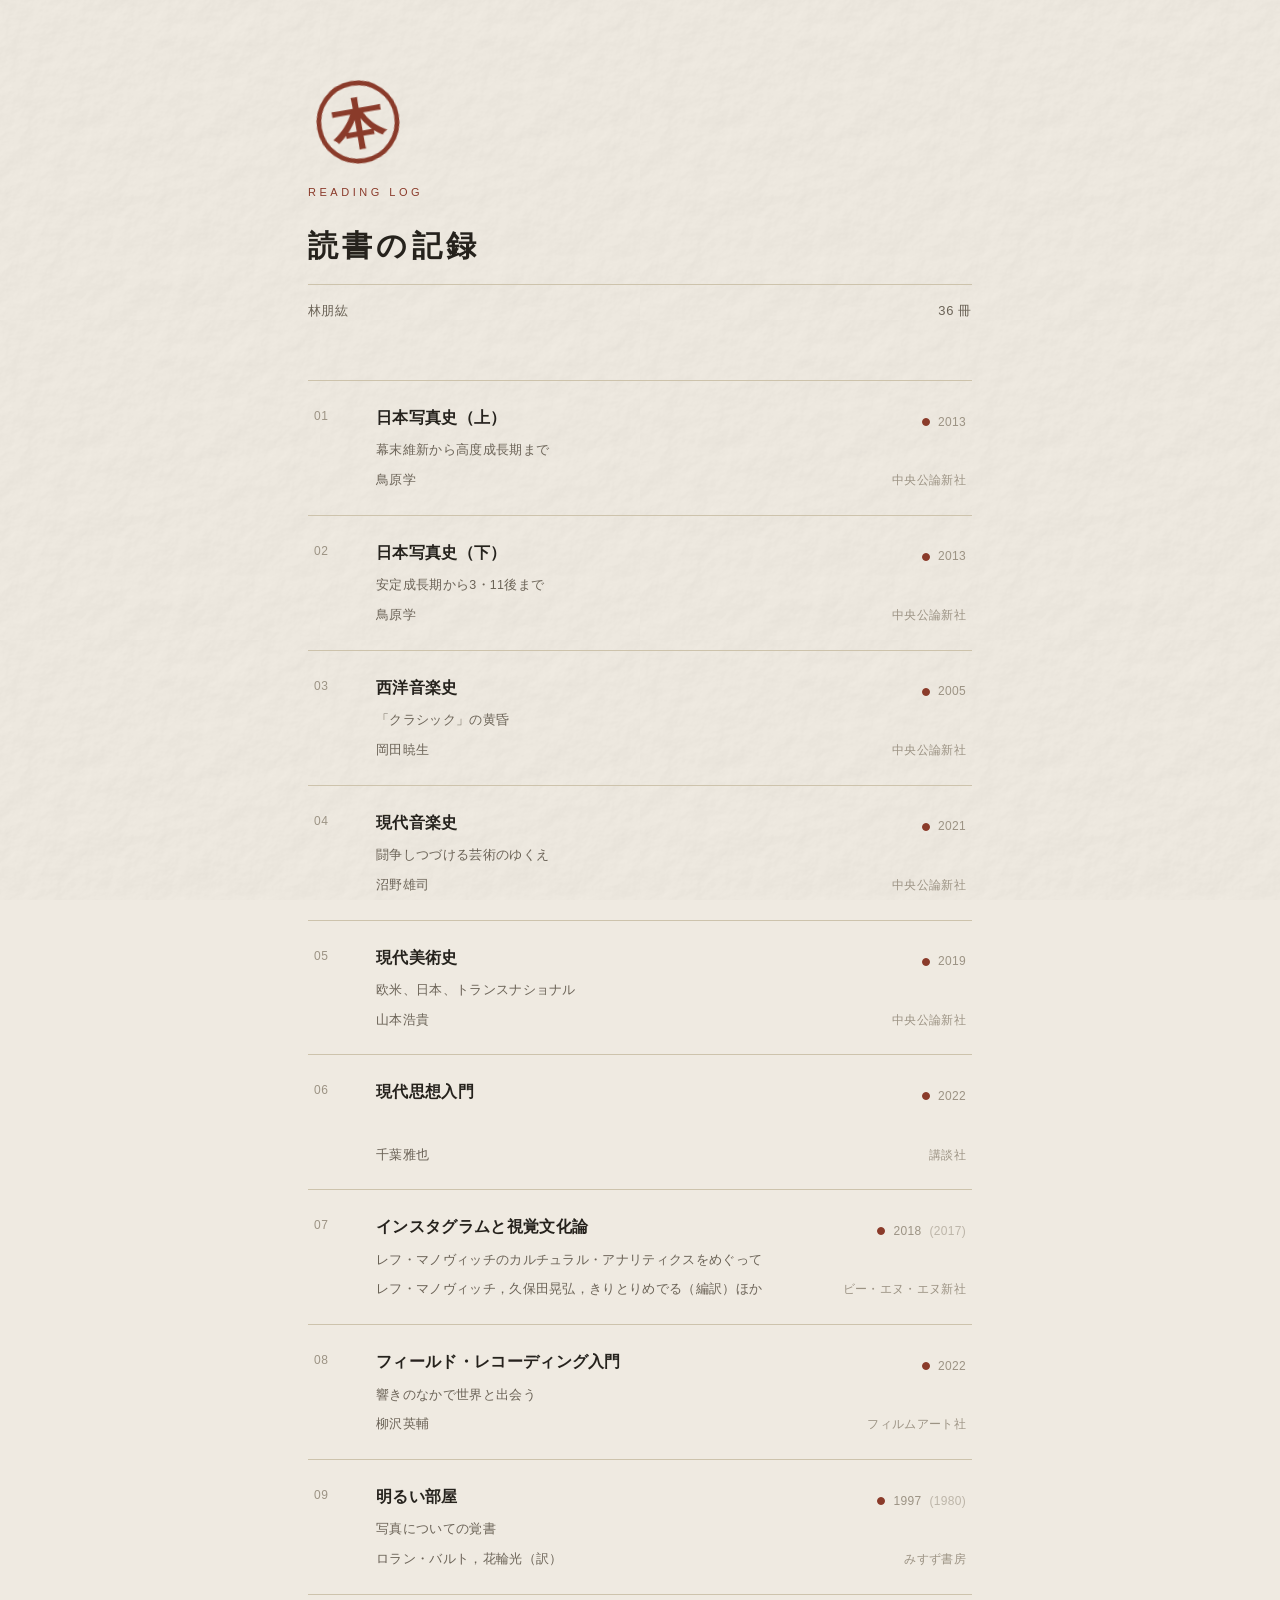
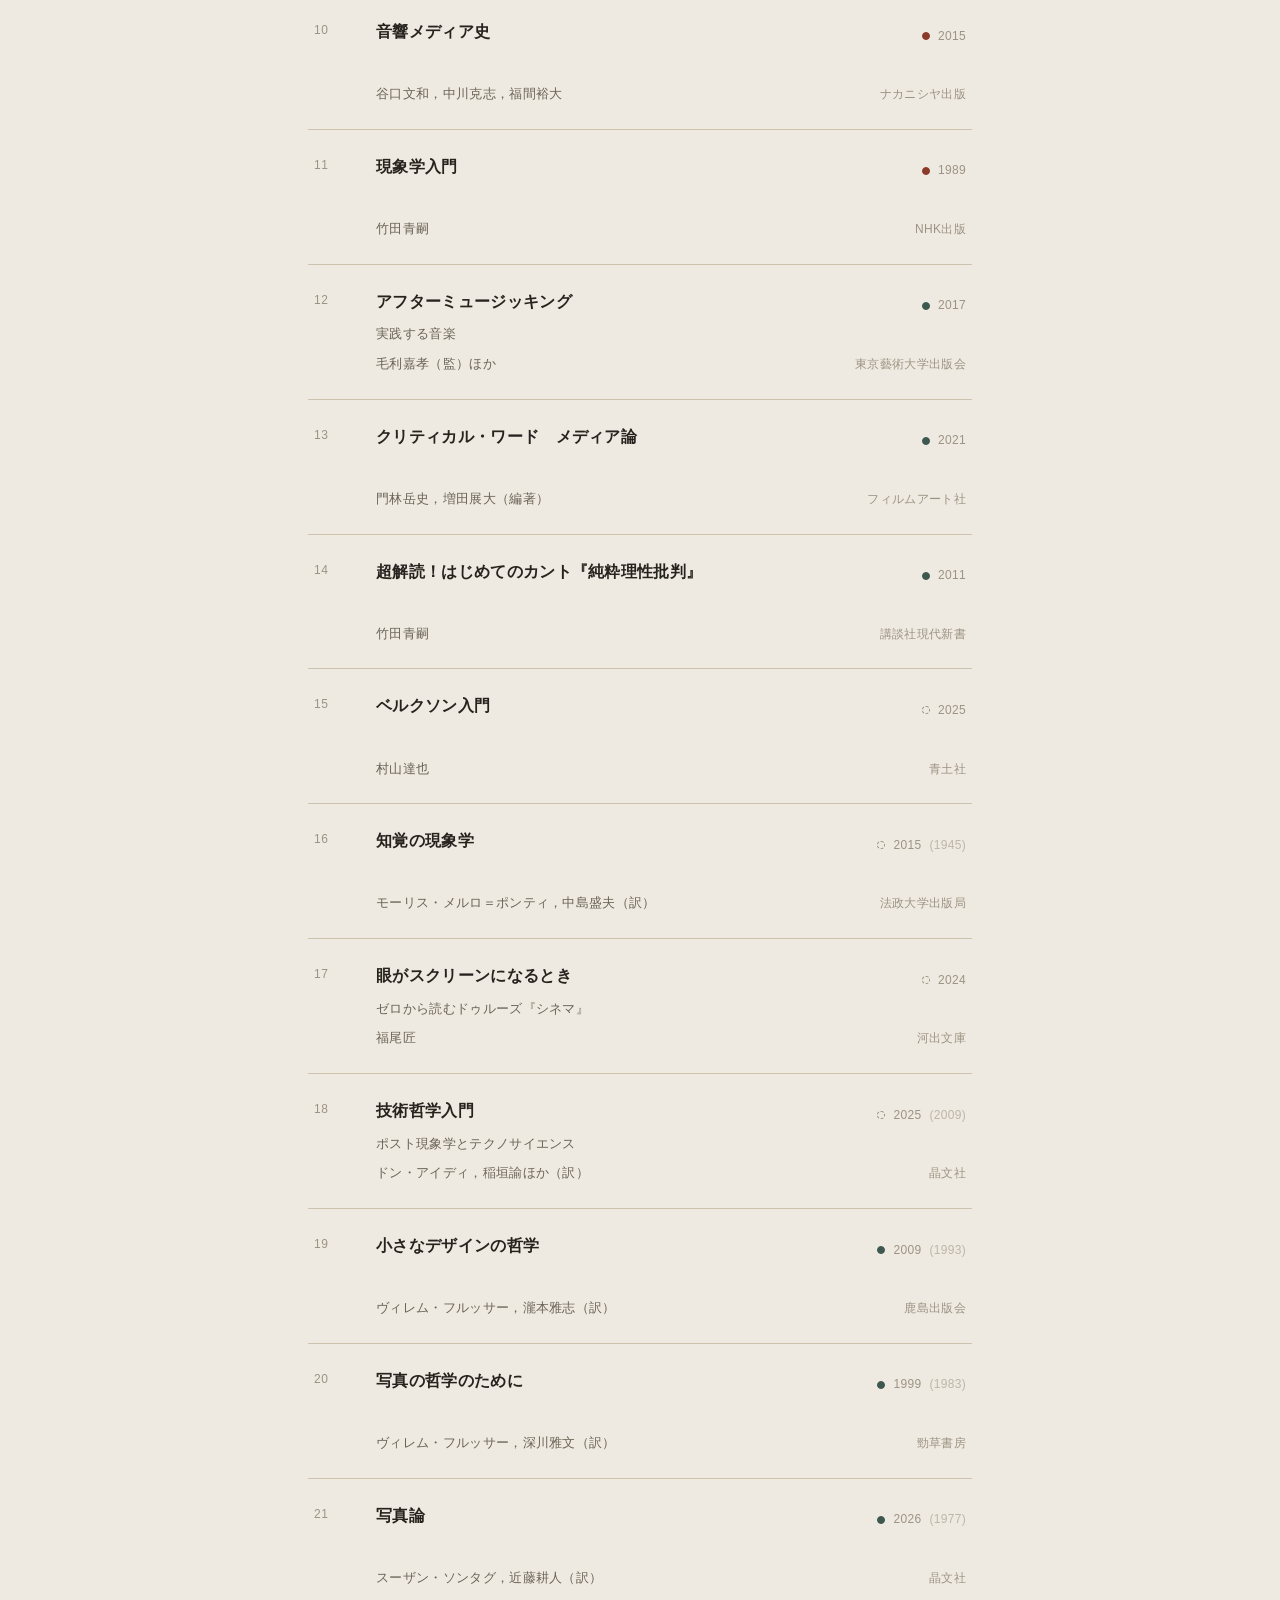
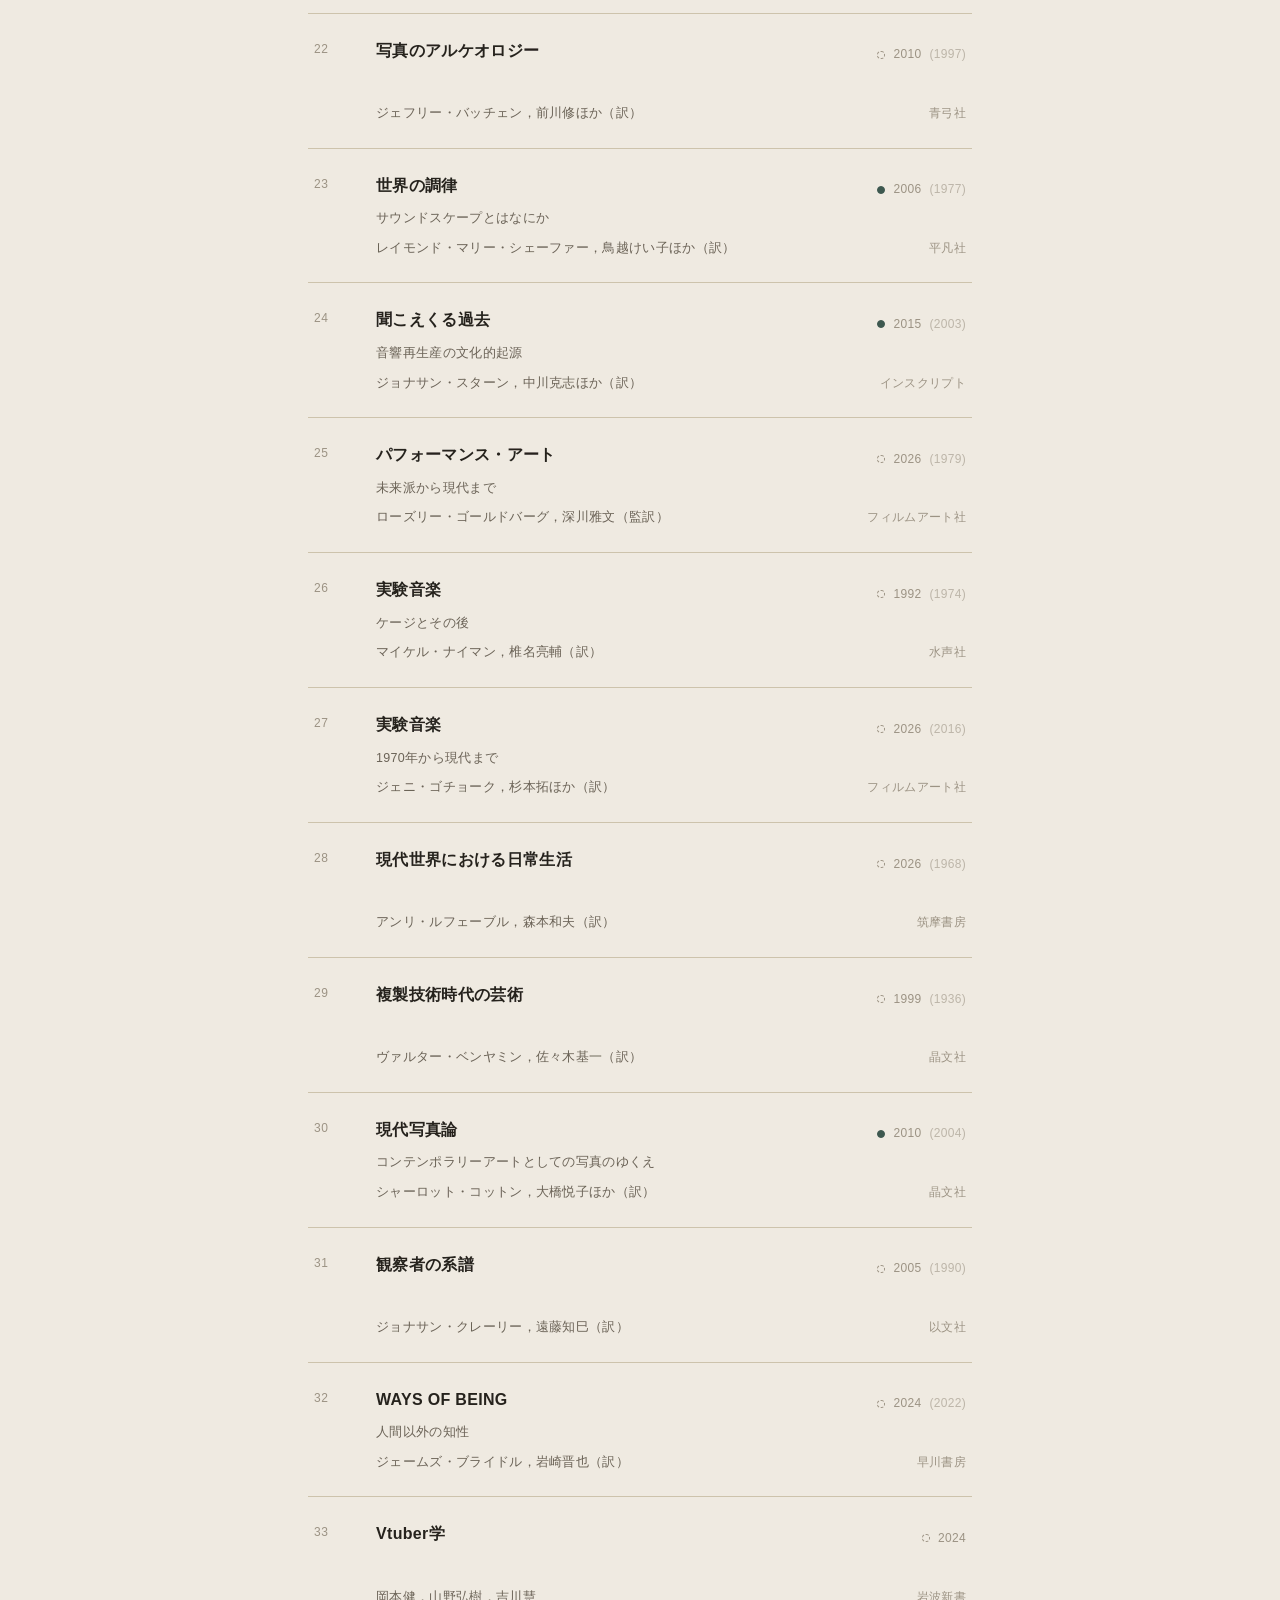
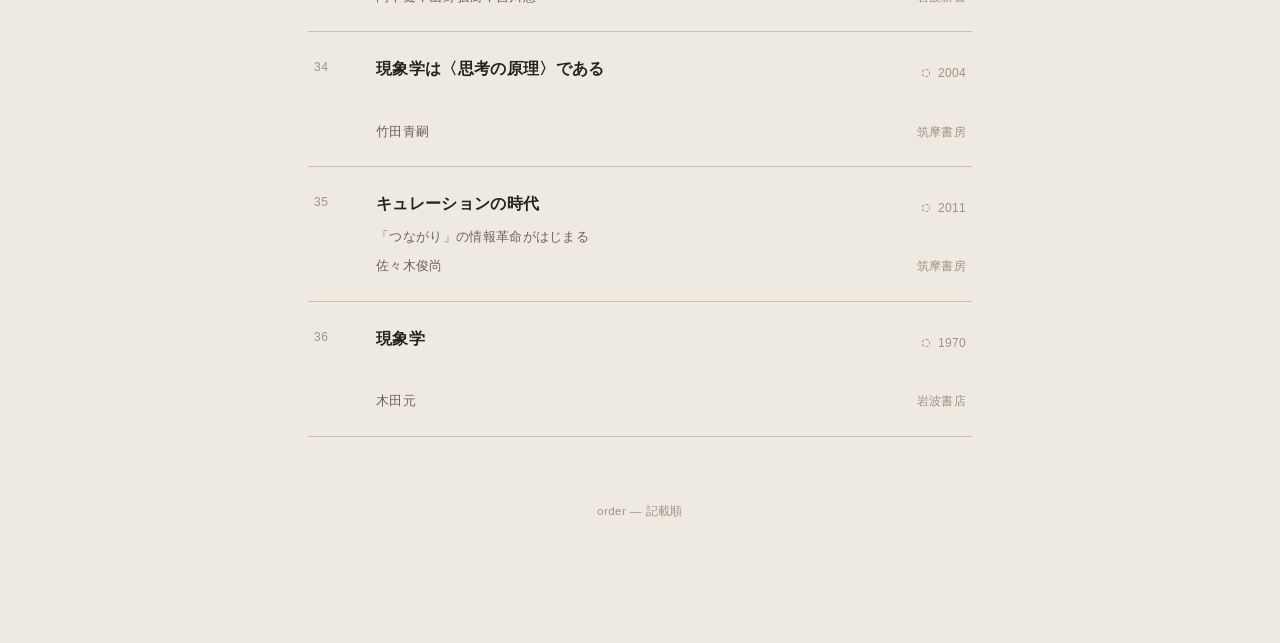
==== commit 842652f5: "upgrade" ====
--- a/index.html
+++ b/index.html
@@ -21,6 +21,8 @@
 </svg>
 
 <div class="wrap">
+
+  <img src="icon.svg" alt="" class="page-stamp" />
 
   <header class="site-header">
     <span class="site-header__eyebrow">Reading Log</span>
--- a/style.css
+++ b/style.css
@@ -83,6 +83,14 @@
   padding: 72px 28px 120px;
 }
 
+.page-stamp {
+    width: 100px;
+    height: 100px;
+    top: 2px;
+    left: 4px;
+    transform: rotate(-10deg);
+  }
+
 /* ---------- header ---------- */
 
 .site-header {
@@ -446,8 +454,41 @@
 /* ---------- responsive ---------- */
 
 @media (max-width: 560px) {
+  /* the ink-bleed filter looks blocky on small text at mobile sizes,
+     so it's switched off below this width (the stamp keeps its own
+     filter since its size doesn't change) */
+  .site-header__eyebrow,
+  .site-title,
+  .site-meta,
+  .book-row__num,
+  .book-row__title,
+  .book-row__subtitle,
+  .book-row__author,
+  .book-row__year,
+  .book-row__publisher,
+  .site-footer,
+  .back-link,
+  .detail-title,
+  .detail-subtitle,
+  .detail-meta,
+  .detail-section__label,
+  .amazon-link,
+  .detail-text,
+  .pager__link,
+  .pager__home {
+    filter: none;
+  }
+
   .wrap {
     padding: 48px 20px 100px;
+  }
+
+  .page-stamp {
+    width: 38px;
+    height: 38px;
+    top: 2px;
+    left: 4px;
+    transform: rotate(-10deg);
   }
 
   .site-title {
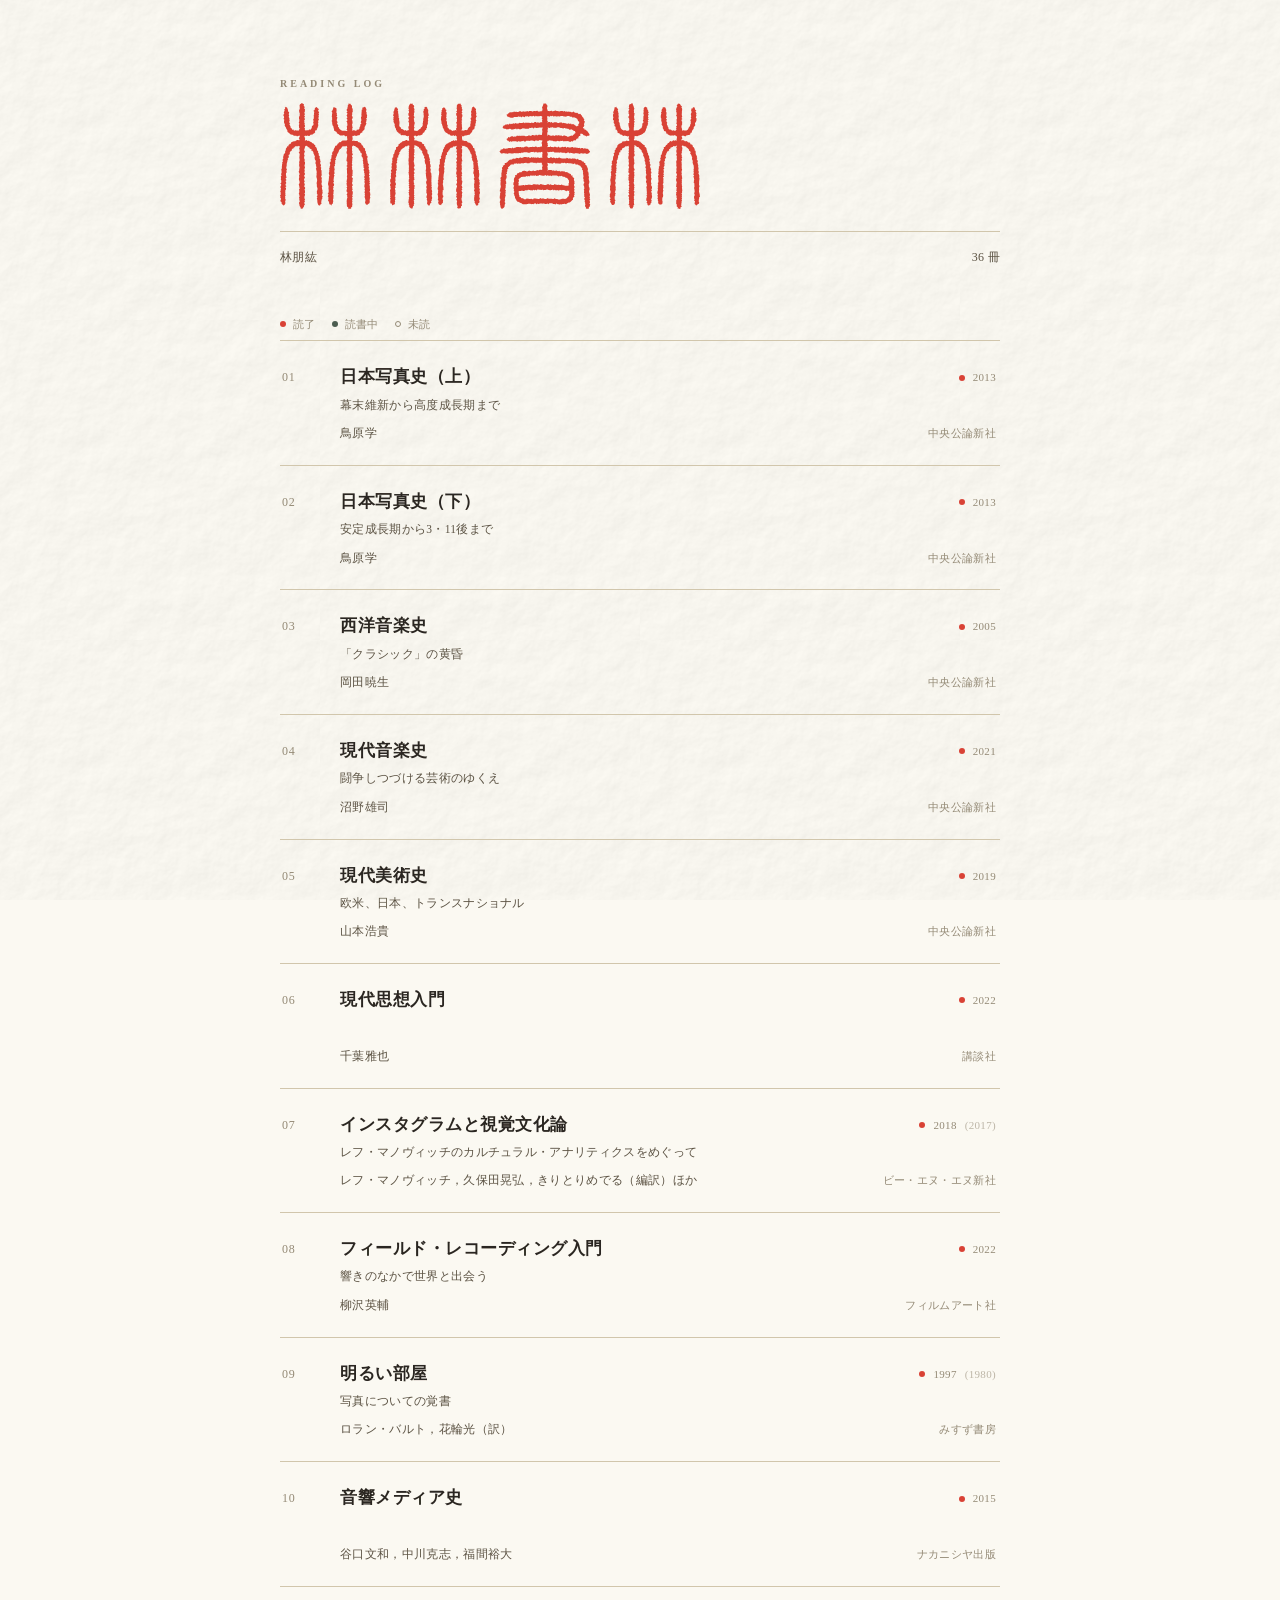
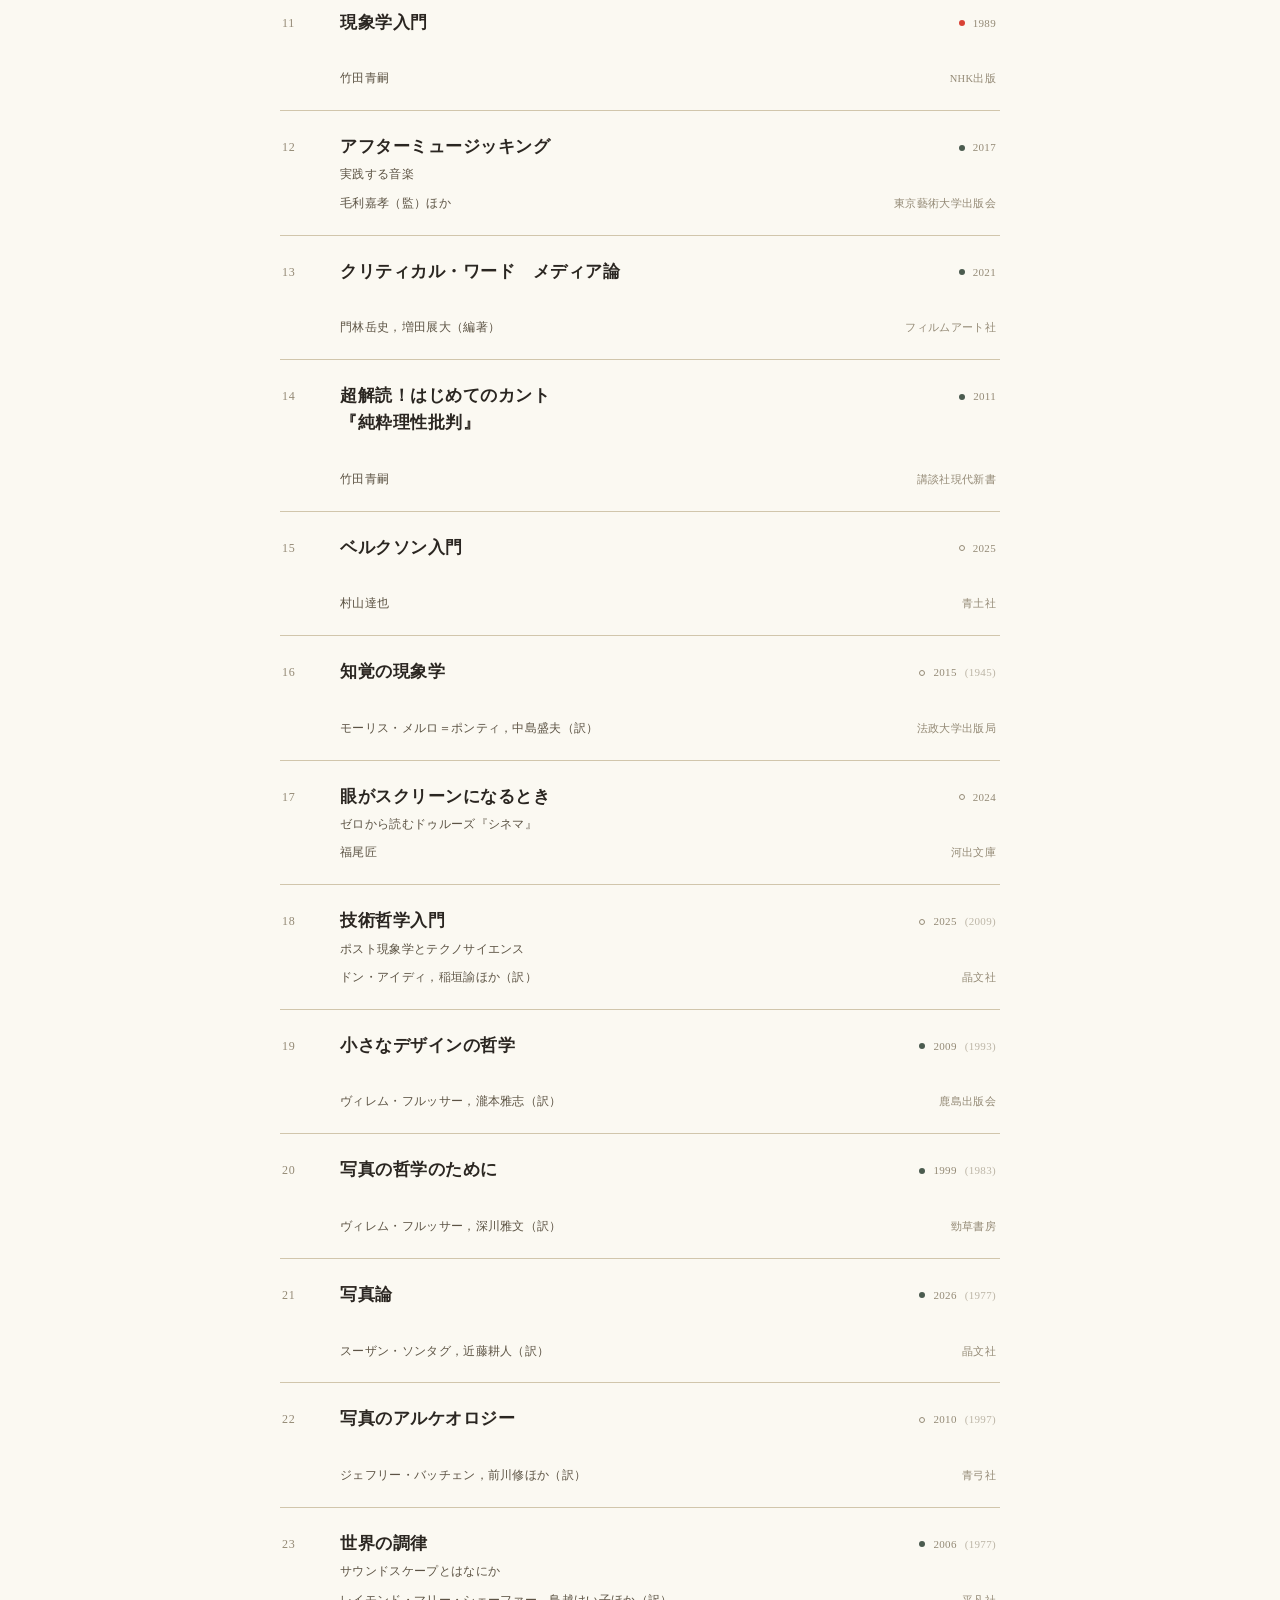
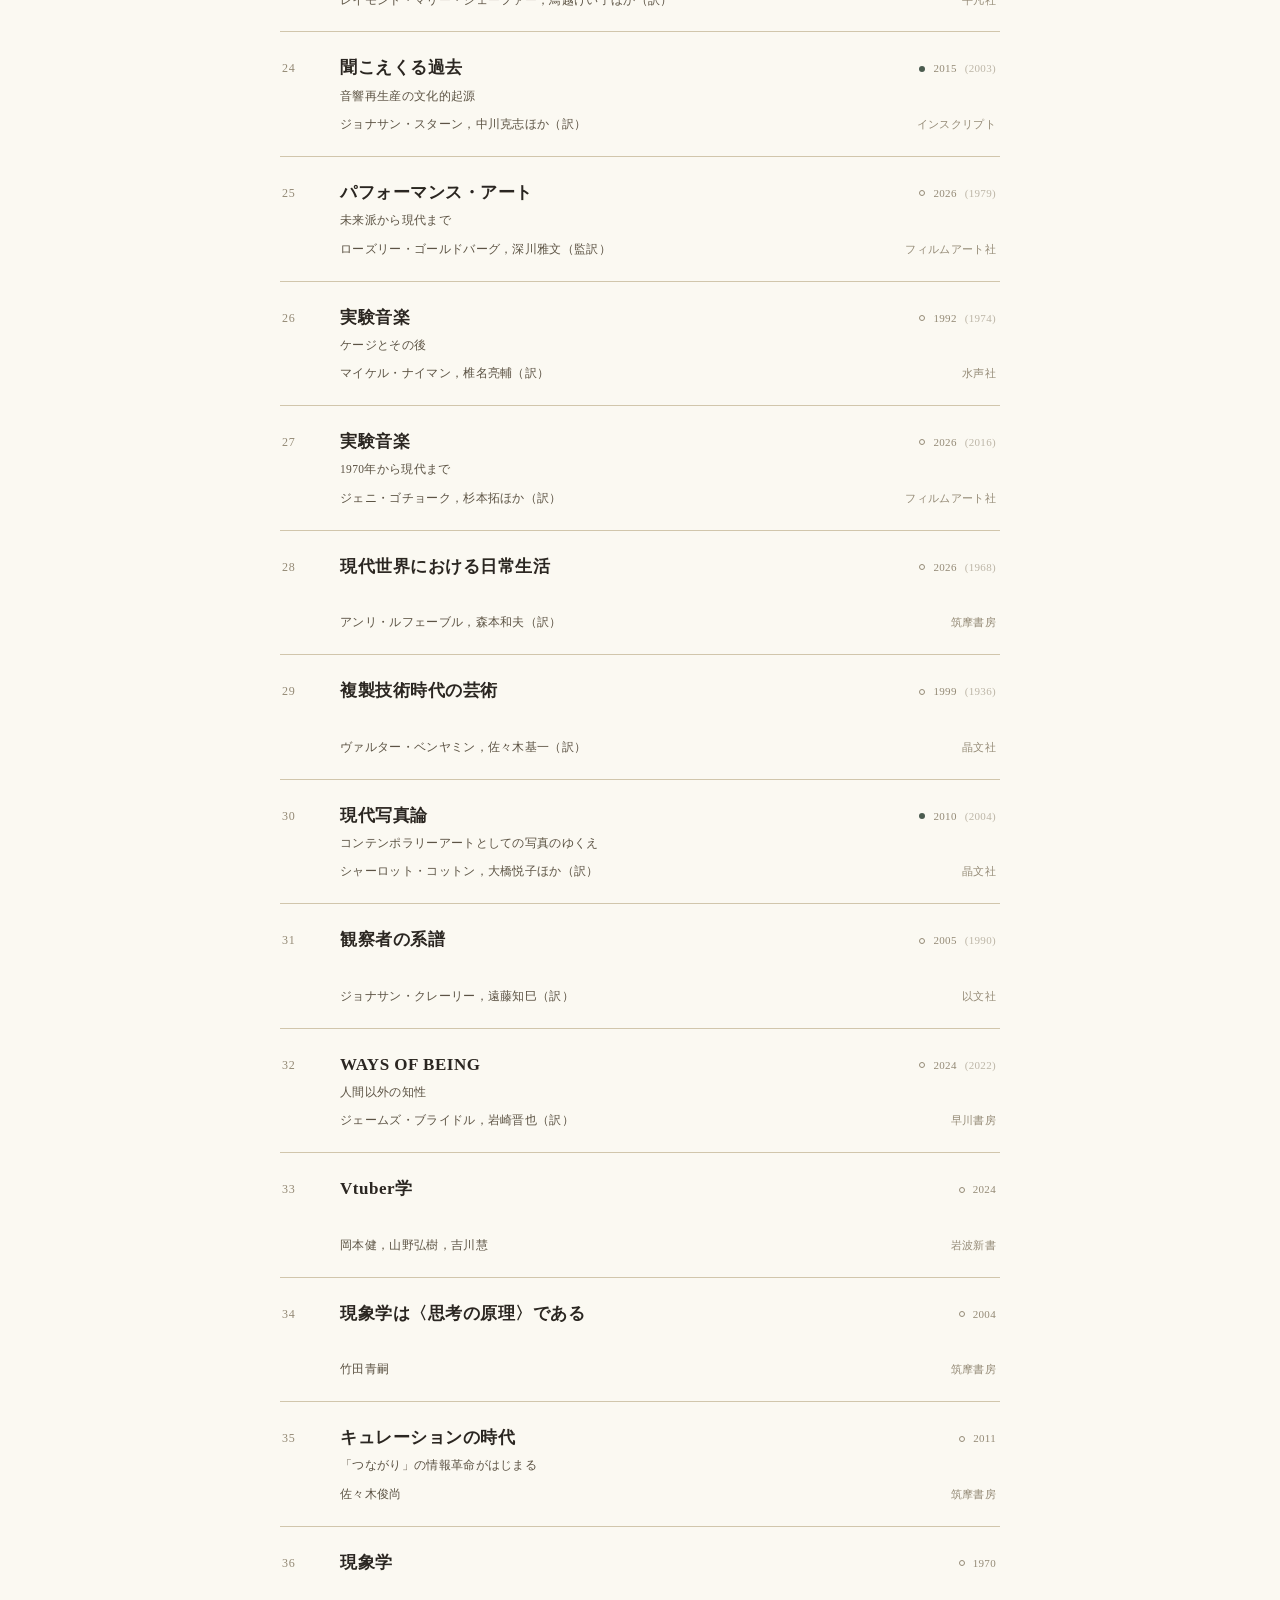
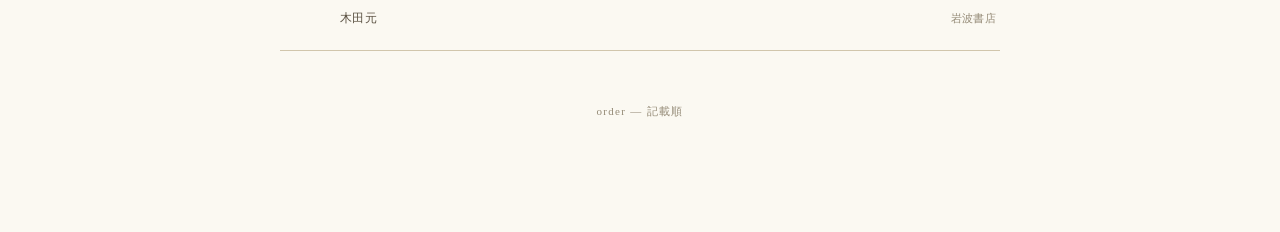
==== commit c78b9df2: "upgrade" ====
--- a/index.html
+++ b/index.html
@@ -4,7 +4,7 @@
 <meta charset="UTF-8" />
 <meta name="viewport" content="width=device-width, initial-scale=1.0" />
 <link rel="icon" type="image/svg+xml" href="favicon.svg" />
-<title>読書の記録</title>
+<title>林林書林</title>
 <link rel="stylesheet" href="style.css" />
 </head>
 <body>
@@ -18,20 +18,30 @@
     <feTurbulence type="fractalNoise" baseFrequency="0.75" numOctaves="2" seed="5" result="noise"/>
     <feDisplacementMap in="SourceGraphic" in2="noise" scale="0.7" xChannelSelector="R" yChannelSelector="G"/>
   </filter>
+  <filter id="logo-bleed" x="-20%" y="-20%" width="140%" height="140%">
+    <feTurbulence type="fractalNoise" baseFrequency="0.6" numOctaves="2" seed="12" result="noise"/>
+    <feDisplacementMap in="SourceGraphic" in2="noise" scale="0.9" xChannelSelector="R" yChannelSelector="G"/>
+  </filter>
 </svg>
 
 <div class="wrap">
 
-  <img src="icon.svg" alt="" class="page-stamp" />
-
   <header class="site-header">
     <span class="site-header__eyebrow">Reading Log</span>
-    <h1 class="site-title">読書の記録</h1>
+    <h1 class="site-title">
+      <img class="site-logo" src="logo.svg" alt="林林書林">
+    </h1>
     <div class="site-meta">
       <span>林朋紘</span>
       <span class="site-meta__count" id="book-count"></span>
     </div>
   </header>
+
+  <ul class="status-legend" aria-label="読書状況の凡例">
+    <li><span class="status-dot status-dot--read"></span>読了</li>
+    <li><span class="status-dot status-dot--reading"></span>読書中</li>
+    <li><span class="status-dot status-dot--unread"></span>未読</li>
+  </ul>
 
   <ul class="book-list" id="book-list"></ul>
 
@@ -66,7 +76,7 @@
         <span class="book-row__subtitle">${book.subtitle || "&nbsp;"}</span>
         <span class="book-row__author">${book.author}</span>
         <span class="book-row__year">
-          <span class="status-dot ${dotClass}" title="${dotTitle}"></span>
+          <span class="status-dot ${dotClass}" title="${dotTitle}" aria-label="${dotTitle}"></span>
           ${yearText}
         </span>
         ${book.publisher ? `<span class="book-row__publisher">${book.publisher}</span>` : ""}
--- a/style.css
+++ b/style.css
@@ -1,29 +1,30 @@
 :root {
-  --paper: #efeae1;
-  --paper-card: #f6f2e9;
-  --ink: #26241f;
-  --ink-soft: #6b6357;
-  --ink-faint: #9c9384;
-  --line: #cdc3ac;
-  --line-soft: #ddd4bf;
-  --accent: #3e5850;      /* 深緑 - 松葉色 */
-  --accent-soft: #7e9089;
-  --stamp: #8a3a2a;       /* 朱 - 蔵書印 */
-  --stamp-soft: rgba(138, 58, 42, 0.12);
-
-  --serif-display: "Yu Mincho", "游明朝", "YuMincho", serif;
-  --font-base: "Inter", "游ゴシック体", "Yu Gothic", YuGothic,
-    "游ゴシック Medium", "Yu Gothic Medium", "Hiragino Kaku Gothic ProN",
-    "Hiragino Sans", Meiryo, sans-serif;
-}
-
-* {
-  box-sizing: border-box;
-}
-
-html {
-  scroll-behavior: smooth;
-}
+  --paper: #fbf9f2;
+  --ink: #2b2620;
+  --ink-soft: #5c5344;
+  --ink-faint: #948a76;
+  --line: #d1c6ac;
+  --line-soft: rgba(91, 78, 55, 0.18);
+  --accent: #4b5c4f;
+  --accent-soft: #7c887e;
+  --stamp: #d94236;;
+  --serif-display: "CompositeMincho", "游明朝", "Yu Mincho", YuMincho, serif;
+  --font-base: "CompositeMincho", "游明朝", "Yu Mincho", YuMincho, serif;
+}
+
+@font-face {
+  font-family: "CompositeMincho";
+  src: local("Times New Roman"), local("Times");
+  unicode-range: U+0000-024F, U+2000-206F, U+2070-209F, U+20A0-20CF;
+}
+@font-face {
+  font-family: "CompositeMincho";
+  src: local("游明朝"), local("Yu Mincho"), local("YuMincho"), local("Hiragino Mincho ProN");
+  unicode-range: U+3000-30FF, U+3400-4DBF, U+4E00-9FFF, U+F900-FAFF, U+FF00-FFEF;
+}
+
+* { box-sizing: border-box; }
+html { scroll-behavior: smooth; }
 
 body {
   margin: 0;
@@ -35,7 +36,6 @@
   -webkit-font-smoothing: antialiased;
 }
 
-/* apply the ink-bleed effect to all text on the site */
 .site-header__eyebrow,
 .site-title,
 .site-meta,
@@ -47,9 +47,11 @@
 .book-row__publisher,
 .site-footer,
 .back-link,
-.detail-title,
-.detail-subtitle,
-.detail-meta,
+.catalog-card__author,
+.catalog-card__title,
+.catalog-card__subtitle,
+.catalog-card__pub,
+.catalog-card__reg,
 .detail-section__label,
 .amazon-link,
 .detail-text,
@@ -65,398 +67,339 @@
   pointer-events: none;
   z-index: 0;
   mix-blend-mode: multiply;
-  opacity: 0.3;
+  opacity: .38;
   background-image: url("data:image/svg+xml,%3Csvg xmlns='http://www.w3.org/2000/svg' width='320' height='320'%3E%3Cfilter id='p'%3E%3CfeTurbulence type='fractalNoise' baseFrequency='0.035' numOctaves='5' seed='7' stitchTiles='stitch' result='n'/%3E%3CfeDiffuseLighting in='n' lighting-color='white' surfaceScale='1.5' diffuseConstant='1.1' result='l'%3E%3CfeDistantLight azimuth='235' elevation='55'/%3E%3C/feDiffuseLighting%3E%3C/filter%3E%3Crect width='100%25' height='100%25' filter='url(%23p)'/%3E%3C/svg%3E");
   background-size: 320px 320px;
 }
 
-a {
-  color: inherit;
-  text-decoration: none;
-}
+::selection { background: rgba(161, 61, 40, 0.15); }
+a { color: inherit; text-decoration: none; }
 
 .wrap {
   position: relative;
   z-index: 1;
-  max-width: 720px;
+  width: min(100% - 40px, 720px);
   margin: 0 auto;
-  padding: 72px 28px 120px;
-}
-
-.page-stamp {
-    width: 100px;
-    height: 100px;
-    top: 2px;
-    left: 4px;
-    transform: rotate(-10deg);
-  }
-
-/* ---------- header ---------- */
-
-.site-header {
-  margin-bottom: 56px;
-}
-
-.site-header__eyebrow {
+  padding: 74px 0 110px;
+}
+
+.site-header { margin-bottom: 46px; }
+
+.site-header__eyebrow,
+.detail-section__label {
   display: block;
-  font-size: 11px;
-  letter-spacing: 0.32em;
+  font-size: 10px;
+  font-weight: 600;
+  letter-spacing: .3em;
   text-transform: uppercase;
-  color: var(--stamp);
-  margin-bottom: 14px;
-}
+  color: var(--ink-faint);
+}
+
+.site-header__eyebrow { margin-bottom: 10px; }
 
 .site-title {
-  font-family: var(--font-base);
+  font-family: var(--serif-display);
+  font-size: clamp(28px, 4.5vw, 38px);
   font-weight: 600;
-  font-size: 30px;
-  letter-spacing: 0.14em;
-  margin: 0 0 10px;
+  line-height: 1.4;
+  letter-spacing: .1em;
+  margin: 0 0 22px;
+}
+
+.site-logo {
+  display: block;
+  width: clamp(240px, 55vw, 420px);
+  height: auto;
+  filter: url(#logo-bleed);
 }
 
 .site-meta {
+  display: grid;
+  grid-template-columns: 1fr auto;
+  gap: 18px;
+  align-items: end;
+  padding-top: 14px;
+  border-top: 1px solid var(--line);
+  font-size: 12px;
+  color: var(--ink-soft);
+}
+.site-meta__count { font-variant-numeric: tabular-nums; }
+
+.status-legend {
   display: flex;
-  align-items: baseline;
-  justify-content: space-between;
-  border-top: 1px solid var(--line);
-  padding-top: 14px;
-  font-size: 13px;
-  color: var(--ink-soft);
-}
-
-.site-meta__count {
-  font-variant-numeric: tabular-nums;
-  letter-spacing: 0.05em;
-}
-
-/* ---------- book list (home) ---------- */
-
-.book-list {
+  flex-wrap: wrap;
+  gap: 8px 16px;
+  margin: 0 0 6px;
+  padding: 0;
   list-style: none;
-  margin: 0;
-  padding: 0;
-  border-top: 1px solid var(--line);
-}
-
-.book-row {
-  border-bottom: 1px solid var(--line);
-}
+  font-size: 10.5px;
+  color: var(--ink-faint);
+}
+.status-legend li { display: inline-flex; align-items: center; gap: 7px; }
+
+.book-list { list-style: none; margin: 0; padding: 0; }
+.book-row { margin: 0; border-bottom: 1px solid var(--line); }
+.book-row:first-child { border-top: 1px solid var(--line); }
 
 .book-row a {
   display: grid;
-  grid-template-columns: 44px 1fr auto;
+  grid-template-columns: 40px minmax(0, 1fr) auto;
   grid-template-areas:
-    "num title     year"
-    "num subtitle  ."
-    "num author    publisher";
+    "num title year"
+    "num subtitle year"
+    "num author publisher";
   column-gap: 18px;
-  row-gap: 6px;
-  padding: 22px 6px;
-  transition: background-color 0.25s ease, padding-left 0.25s ease;
+  row-gap: 5px;
+  padding: 22px 4px 21px 2px;
+  transition: background-color .15s ease;
 }
 
 .book-row a:hover,
-.book-row a:focus-visible {
-  background-color: var(--paper-card);
-  padding-left: 14px;
-}
-
-.book-row a:focus-visible {
-  outline: 1px solid var(--accent-soft);
-  outline-offset: -2px;
-}
+.book-row a:focus-visible { background: rgba(91, 78, 55, .05); }
+.book-row a:focus-visible { outline: 1px solid var(--accent-soft); outline-offset: -2px; }
 
 .book-row__num {
   grid-area: num;
+  font-family: var(--serif-display);
   font-size: 12px;
   color: var(--ink-faint);
   font-variant-numeric: tabular-nums;
-  letter-spacing: 0.04em;
-  padding-top: 2px;
-}
-
+  letter-spacing: .06em;
+  padding-top: 3px;
+}
 .book-row__title {
   grid-area: title;
-  font-size: 16px;
+  font-family: var(--serif-display);
+  font-size: 17px;
   font-weight: 600;
-  color: var(--ink);
-  overflow-wrap: break-word;
-  align-self: end;
-}
-
-.book-row__subtitle {
-  grid-area: subtitle;
-  display: block;
-  font-size: 12.5px;
-  color: var(--ink-soft);
-  font-weight: 400;
-}
-
-.book-row__author {
-  grid-area: author;
-  font-size: 12.5px;
-  color: var(--ink-soft);
-  align-self: start;
-}
-
+  line-height: 1.6;
+  letter-spacing: .03em;
+  overflow-wrap: anywhere;
+  white-space: pre-line;
+}
+.book-row__subtitle { grid-area: subtitle; font-size: 11.5px; line-height: 1.6; color: var(--ink-soft); }
+.book-row__author { grid-area: author; margin-top: 5px; font-size: 12px; line-height: 1.6; color: var(--ink-soft); }
 .book-row__year {
   grid-area: year;
   justify-self: end;
-  align-self: end;
-  display: flex;
+  align-self: start;
+  display: inline-flex;
   align-items: center;
   gap: 8px;
-  font-size: 12px;
+  font-size: 11px;
   color: var(--ink-faint);
   white-space: nowrap;
   font-variant-numeric: tabular-nums;
-}
-
-.book-row__publisher {
-  grid-area: publisher;
-  justify-self: end;
-  align-self: start;
-  font-size: 12px;
-  color: var(--ink-faint);
-  white-space: nowrap;
-}
-
-.status-dot {
-  width: 8px;
-  height: 8px;
-  border-radius: 50%;
-  flex-shrink: 0;
-  display: inline-block;
-}
-
-.status-dot--read {
-  background: var(--stamp);
-  border: 1px solid var(--stamp);
-}
-
-.status-dot--reading {
-  background: var(--accent);
-  border: 1px solid var(--accent);
-}
-
-.status-dot--unread {
-  background: transparent;
-  border: 1px dashed var(--ink-faint);
-}
-
-.site-footer {
-  margin-top: 64px;
-  font-size: 11.5px;
-  color: var(--ink-faint);
-  letter-spacing: 0.04em;
-  text-align: center;
-}
-
-/* ---------- detail page ---------- */
+  padding-top: 4px;
+}
+.book-row__publisher { grid-area: publisher; justify-self: end; align-self: end; margin-top: 5px; font-size: 10.5px; color: var(--ink-faint); white-space: nowrap; }
+
+.status-dot { width: 6px; height: 6px; border-radius: 50%; flex: 0 0 auto; display: inline-block; }
+.status-dot--read { background: var(--stamp); }
+.status-dot--reading { background: var(--accent); }
+.status-dot--unread { background: transparent; border: 1px solid var(--ink-faint); }
+
+.site-footer { margin-top: 50px; font-family: var(--serif-display); font-size: 11px; color: var(--ink-faint); letter-spacing: .12em; text-align: center; }
 
 .back-link {
   display: inline-flex;
   align-items: center;
   gap: 8px;
-  font-size: 12.5px;
-  letter-spacing: 0.08em;
+  margin-bottom: 52px;
+  font-size: 11.5px;
+  letter-spacing: .06em;
   color: var(--ink-soft);
-  margin-bottom: 48px;
-  transition: color 0.2s ease;
-}
-
-.back-link:hover {
-  color: var(--accent);
-}
-
-.stamp {
-  width: 46px;
-  height: 46px;
-  border-radius: 50%;
-  display: flex;
-  align-items: center;
-  justify-content: center;
-  font-size: 11px;
-  letter-spacing: 0.01em;
-  font-weight: 600;
-  margin-bottom: 22px;
-  text-align: center;
-  line-height: 1.2;
-  filter: url(#stamp-bleed);
-}
-
-.stamp--read {
-  border: 1.4px solid var(--stamp);
-  color: var(--stamp);
-  transform: rotate(-6deg);
-  background: var(--stamp-soft);
-}
-
-.stamp--reading {
-  border: 1.4px solid var(--accent);
-  color: var(--accent);
-  transform: rotate(2deg);
-  background: rgba(62, 88, 80, 0.1);
-}
-
-.stamp--unread {
-  border: 1.4px dashed var(--ink-faint);
-  color: var(--ink-faint);
-  transform: rotate(4deg);
-  background: transparent;
-}
-
-.detail-header {
-  margin-bottom: 44px;
-}
-
-.detail-title {
-  font-size: 27px;
-  font-weight: 700;
-  line-height: 1.5;
-  margin: 0 0 6px;
-  letter-spacing: 0.03em;
-}
-
-.detail-subtitle {
-  font-size: 15px;
-  font-weight: 400;
-  color: var(--ink-soft);
-  margin: 0 0 22px;
-  letter-spacing: 0.02em;
-}
-
-.detail-meta {
+  transition: color .15s ease;
+}
+.back-link:hover { color: var(--stamp); }
+
+
+.catalog-card {
+  position: relative;
+  isolation: isolate;
+  min-height: 300px;
+  background: #f6f0e2;
+  border: 1px solid var(--line);
+  padding: 44px 36px 52px;
+  margin-bottom: 34px;
+  overflow: hidden;
+}
+
+.catalog-card::before {
+  content: "";
+  position: absolute;
+  inset: 0;
+  z-index: 0;
+  pointer-events: none;
+  mix-blend-mode: multiply;
+  opacity: .32;
+  background-image:
+    url("data:image/svg+xml,%3Csvg xmlns='http://www.w3.org/2000/svg' width='170' height='170'%3E%3Cfilter id='cg'%3E%3CfeTurbulence type='fractalNoise' baseFrequency='0.035' numOctaves='3' seed='31' stitchTiles='stitch' result='n'/%3E%3CfeDiffuseLighting in='n' lighting-color='white' surfaceScale='1.1' diffuseConstant='1' result='l'%3E%3CfeDistantLight azimuth='250' elevation='60'/%3E%3C/feDiffuseLighting%3E%3C/filter%3E%3Crect width='100%25' height='100%25' filter='url(%23cg)'/%3E%3C/svg%3E");
+  background-size: 170px 170px;
+}
+.catalog-card::after {
+  content: "";
+  position: absolute;
+  inset: 0;
+  z-index: 0;
+  pointer-events: none;
+  box-shadow: inset 0 0 18px rgba(150, 108, 45, .1);
+}
+
+.stamp,
+.catalog-card__hole,
+.catalog-card__reg,
+.catalog-card__reg-wrap,
+.catalog-card__logo {
+  position: relative;
+  z-index: 1;
+}
+
+.catalog-card__entry {
+  position: relative;
+  z-index: 1;
   display: flex;
   flex-direction: column;
+  gap: 11px;
+  padding-right: 104px;
+}
+
+.catalog-card__author {
+  margin: 0;
+  font-family: var(--serif-display);
+  font-weight: 700;
+  font-size: 14px;
+  letter-spacing: .06em;
+}
+
+.catalog-card__title {
+  margin: 0;
+  font-family: var(--serif-display);
+  font-weight: 600;
+  font-size: 25px;
+  line-height: 1.65;
+  letter-spacing: .1em;
+  white-space: pre-line;
+}
+
+.catalog-card__subtitle {
+  margin: 0;
+  font-size: 13.5px;
+  letter-spacing: .06em;
+  color: var(--ink-soft);
+}
+
+.catalog-card__pub {
+  margin: 3px 0 0;
+  font-size: 13.5px;
+  letter-spacing: .03em;
+  color: var(--ink-soft);
+  font-variant-numeric: tabular-nums;
+}
+
+.catalog-card .stamp {
+  position: absolute;
+  top: 22px;
+  right: 40px;
+  bottom: auto;
+  left: auto;
+}
+
+.catalog-card__hole {
+  position: absolute;
+  bottom: 22px;
+  left: 50%;
+  transform: translateX(-50%);
+  width: 15px;
+  height: 15px;
+  border-radius: 50%;
+  background: var(--paper);
+  border: 1px solid var(--line);
+}
+
+.catalog-card__reg-wrap {
+  position: absolute;
+  bottom: 16px;
+  right: 20px;
+  display: flex;
+  flex-direction: column;
+  align-items: flex-end;
   gap: 6px;
-  font-size: 13.5px;
-  color: var(--ink-soft);
-  border-left: 2px solid var(--line);
-  padding-left: 16px;
-}
-
-.detail-meta__author {
-  color: var(--ink);
-}
-
-.detail-meta__year {
-  font-variant-numeric: tabular-nums;
-  color: var(--ink-soft);
-}
-
-.detail-meta__publisher {
-  color: var(--ink-soft);
-}
-
-.detail-body {
-  margin-top: 8px;
-}
-
-.detail-section {
-  padding: 30px 0;
-  border-bottom: 1px solid var(--line);
-}
-
-.detail-section:first-child {
-  padding-top: 0;
-}
-
-.detail-section__label {
+}
+
+.catalog-card__logo {
   display: block;
-  font-size: 11px;
-  letter-spacing: 0.28em;
-  text-transform: uppercase;
+  width: 110px;
+  height: auto;
+  filter: url(#logo-bleed);
+}
+
+.catalog-card__reg {
+  font-family: "Courier New", Courier, monospace;
+  font-size: 10px;
+  letter-spacing: .04em;
+  color: var(--ink-faint);
+}
+
+.stamp {
+  position: absolute;
+  top: 4px;
+  right: 4px;
+  width: 60px;
+  height: 60px;
+  border-radius: 50%;
+  display: grid;
+  place-items: center;
+  font-family: var(--serif-display);
+  font-size: 11.5px;
+  font-weight: 700;
+  line-height: 1.3;
+  letter-spacing: .04em;
+  text-align: center;
+  transform: rotate(var(--stamp-angle, -6deg));
+  background: transparent;
+  filter: url(#stamp-bleed);
+}
+
+.stamp--read {
   color: var(--stamp);
-  margin-bottom: 14px;
-}
-
-.amazon-link {
-  display: inline-flex;
-  align-items: center;
-  gap: 10px;
-  font-size: 14.5px;
-  font-weight: 600;
+  border: 1.4px solid var(--stamp);
+}
+.stamp--reading {
   color: var(--accent);
-  border-bottom: 1px solid var(--accent-soft);
-  padding-bottom: 3px;
-  transition: border-color 0.2s ease, color 0.2s ease;
-}
-
-.amazon-link:hover {
-  color: var(--stamp);
-  border-color: var(--stamp);
-}
-
-.amazon-link svg {
-  width: 13px;
-  height: 13px;
-  flex-shrink: 0;
-}
-
-.detail-text {
-  font-size: 14.5px;
-  color: var(--ink);
-  white-space: pre-wrap;
-}
-
-.detail-text.is-empty {
-  color: var(--ink-faint);
-  font-style: normal;
-}
-
-/* ---------- pager ---------- */
+  border: 1.4px solid var(--accent);
+}
+.stamp--unread {
+  color: var(--ink-faint);
+  border: 1.4px dashed var(--ink-faint);
+}
+
+.detail-body { margin-top: 6px; }
+.detail-section { display: grid; grid-template-columns: 100px minmax(0, 1fr); gap: 24px; padding: 30px 2px; border-bottom: 1px solid var(--line); }
+.detail-section__label { padding-top: 4px; }
+.amazon-link { width: fit-content; display: inline-flex; align-items: center; gap: 9px; font-size: 13px; font-weight: 600; color: var(--accent); border-bottom: 1px solid var(--accent-soft); padding-bottom: 2px; transition: color .15s ease, border-color .15s ease; }
+.amazon-link:hover { color: var(--stamp); border-color: var(--stamp); }
+.amazon-link svg { width: 13px; height: 13px; }
+.detail-text { margin: 0; font-size: 14px; line-height: 2.05; white-space: pre-wrap; }
+.detail-text.is-empty { color: var(--ink-faint); font-size: 12px; }
 
 .pager {
   display: grid;
   grid-template-columns: 1fr auto 1fr;
   align-items: center;
-  margin-top: 56px;
-  padding-top: 28px;
-  font-size: 12.5px;
-  letter-spacing: 0.06em;
-}
-
-.pager__link {
-  display: flex;
-  align-items: center;
-  gap: 8px;
-  color: var(--ink-soft);
-  transition: color 0.2s ease;
-}
-
-.pager__link:hover {
-  color: var(--accent);
-}
-
-.pager__link--prev {
-  justify-self: start;
-}
-
-.pager__link--next {
-  justify-self: end;
-}
-
-.pager__link--disabled {
-  visibility: hidden;
-}
-
-.pager__home {
-  justify-self: center;
-  color: var(--stamp);
-  font-weight: 600;
-}
-
-.pager__label-title {
-  display: none;
-}
-
-/* ---------- responsive ---------- */
-
-@media (max-width: 560px) {
-  /* the ink-bleed filter looks blocky on small text at mobile sizes,
-     so it's switched off below this width (the stamp keeps its own
-     filter since its size doesn't change) */
+  margin-top: 54px;
+  font-size: 11.5px;
+  letter-spacing: .05em;
+}
+.pager__link { color: var(--ink-soft); transition: color .15s ease; }
+.pager__link:hover { color: var(--stamp); }
+.pager__link--prev { justify-self: start; }
+.pager__link--next { justify-self: end; text-align: right; }
+.pager__link--disabled { visibility: hidden; }
+.pager__home { justify-self: center; color: var(--stamp); font-weight: 600; }
+.pager__label-title { display: block; max-width: 180px; margin-top: 4px; color: var(--ink-faint); font-family: var(--serif-display); font-size: 10px; line-height: 1.45; letter-spacing: .02em; }
+
+@media (max-width: 620px) {
   .site-header__eyebrow,
   .site-title,
   .site-meta,
@@ -468,9 +411,12 @@
   .book-row__publisher,
   .site-footer,
   .back-link,
-  .detail-title,
-  .detail-subtitle,
-  .detail-meta,
+  .catalog-card__label,
+  .catalog-card__author,
+  .catalog-card__title,
+  .catalog-card__subtitle,
+  .catalog-card__pub,
+  .catalog-card__reg,
   .detail-section__label,
   .amazon-link,
   .detail-text,
@@ -478,63 +424,33 @@
   .pager__home {
     filter: none;
   }
-
-  .wrap {
-    padding: 48px 20px 100px;
-  }
-
-  .page-stamp {
-    width: 38px;
-    height: 38px;
-    top: 2px;
-    left: 4px;
-    transform: rotate(-10deg);
-  }
-
-  .site-title {
-    font-size: 24px;
-  }
-
+  .wrap { width: min(100% - 32px, 720px); padding: 46px 0 84px; }
+  .site-header { margin-bottom: 34px; }
+  .site-title { font-size: 27px; margin-bottom: 16px; }
+  .status-legend { gap: 6px 13px; }
   .book-row a {
-    grid-template-columns: 32px 1fr;
+    grid-template-columns: 28px minmax(0, 1fr);
     grid-template-areas:
       "num title"
       "num subtitle"
       "num author"
       "num year"
       "num publisher";
-    column-gap: 12px;
-    row-gap: 4px;
+    padding: 19px 2px;
+    column-gap: 10px;
   }
-
-  .book-row__year {
-    justify-self: start;
-    align-self: start;
-    margin-top: 4px;
-  }
-
-  .book-row__publisher {
-    justify-self: start;
-    align-self: start;
-  }
-
-  .detail-title {
-    font-size: 19px;
-  }
-
-  .detail-subtitle {
-    font-size: 13px;
-  }
-
-  .detail-meta {
-    font-size: 12px;
-  }
-}
-
-/* respect reduced motion */
+  .book-row__title { font-size: 15.5px; }
+  .book-row__year,
+  .book-row__publisher { justify-self: start; padding-top: 3px; }
+  .catalog-card { padding: 36px 22px 60px; min-height: 280px; }
+  .catalog-card__entry { padding-right: 84px; }
+  .catalog-card__title { font-size: 16.5px; letter-spacing: .06em; }
+  .catalog-card .stamp { top: 12px; right: 20px; }
+  .catalog-card__reg-wrap { right: 22px; }
+  .detail-section { grid-template-columns: 1fr; gap: 10px; padding: 24px 2px; }
+  .pager__label-title { display: none; }
+}
+
 @media (prefers-reduced-motion: reduce) {
-  * {
-    transition: none !important;
-    scroll-behavior: auto !important;
-  }
-}
+  * { transition: none !important; scroll-behavior: auto !important; }
+}
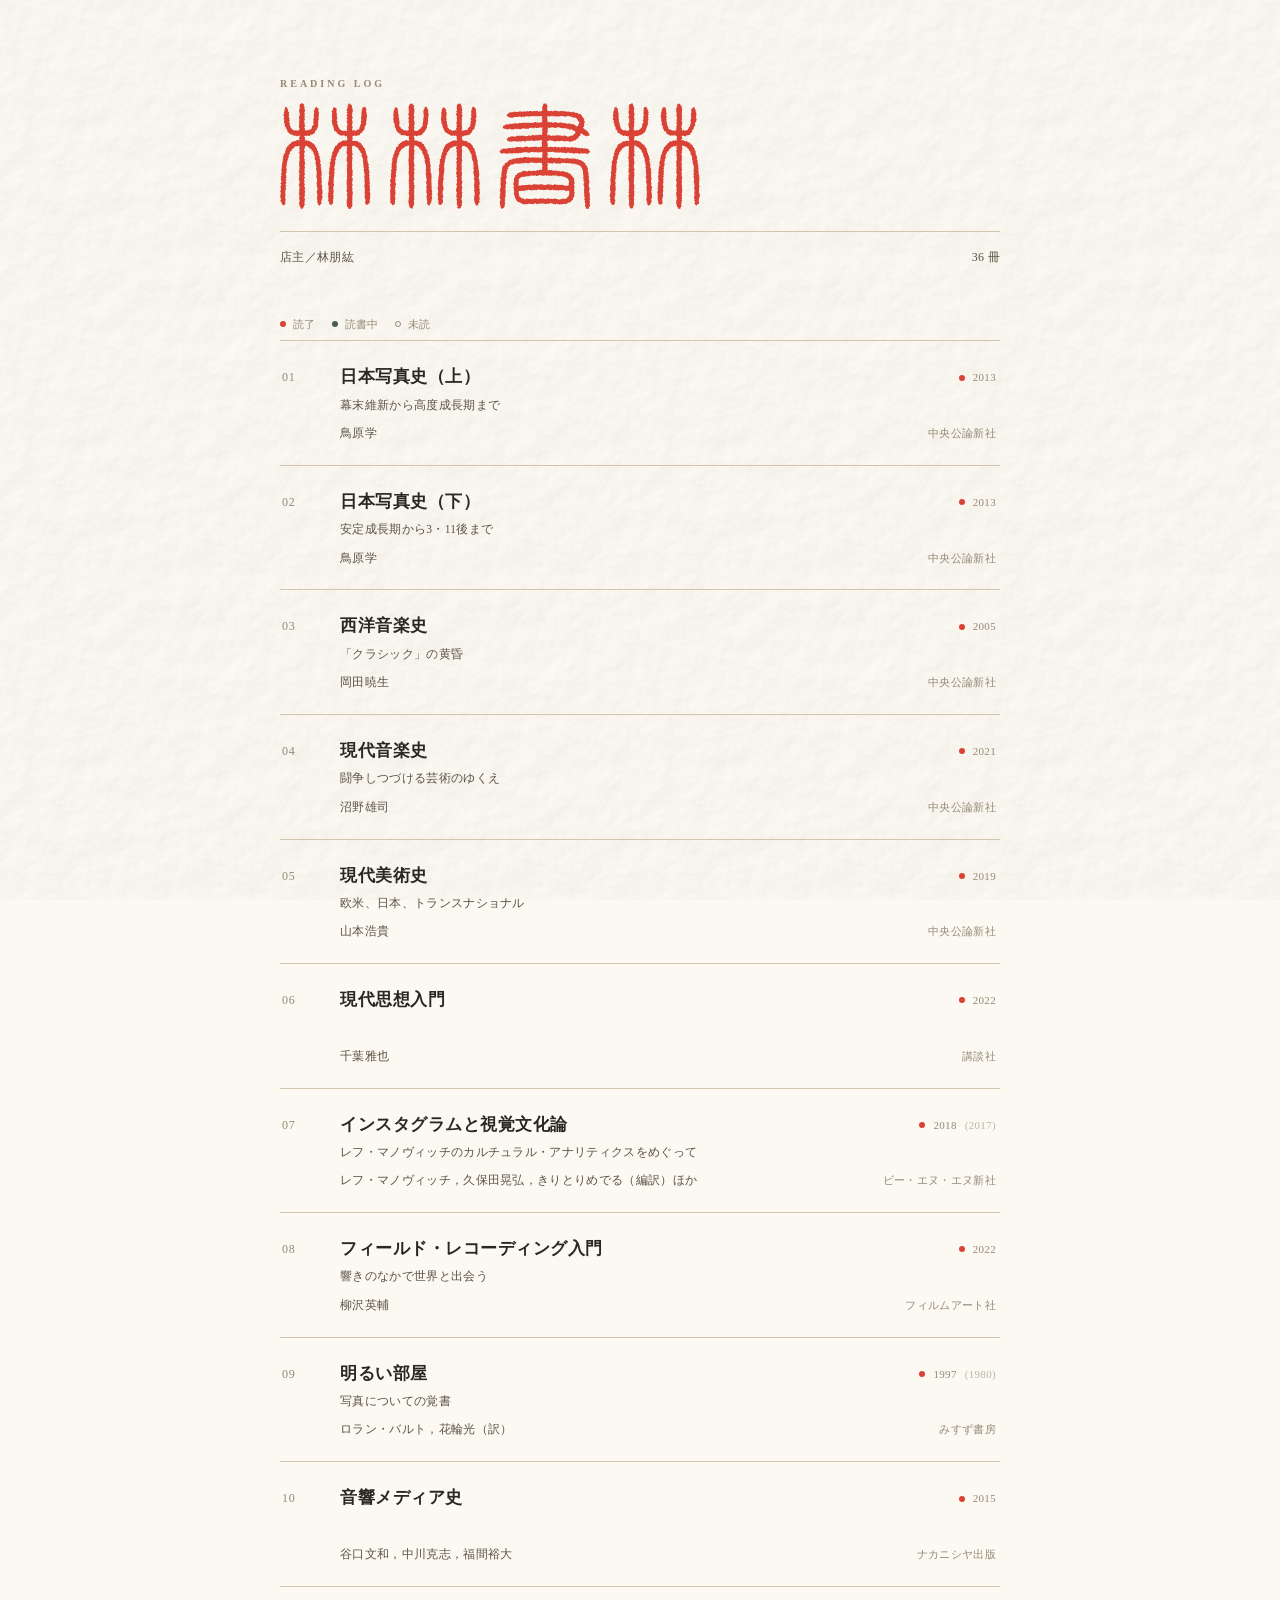
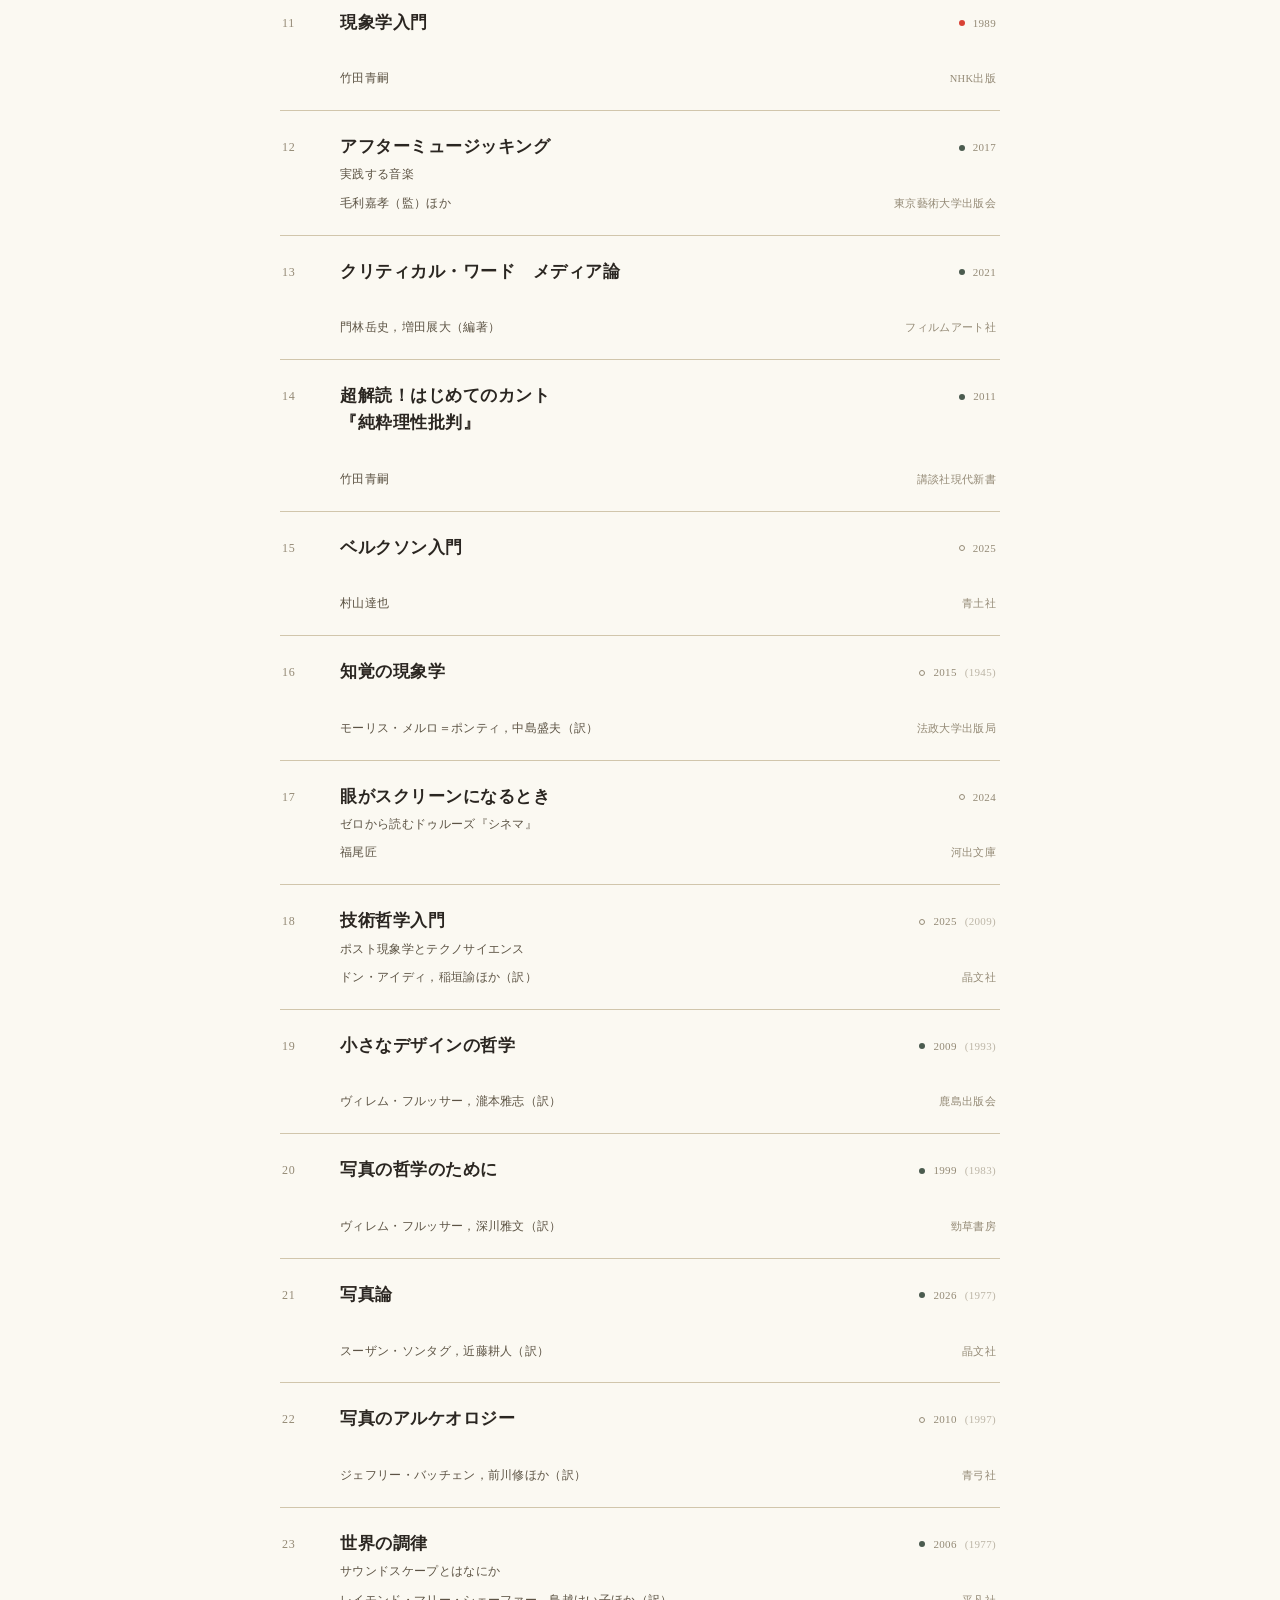
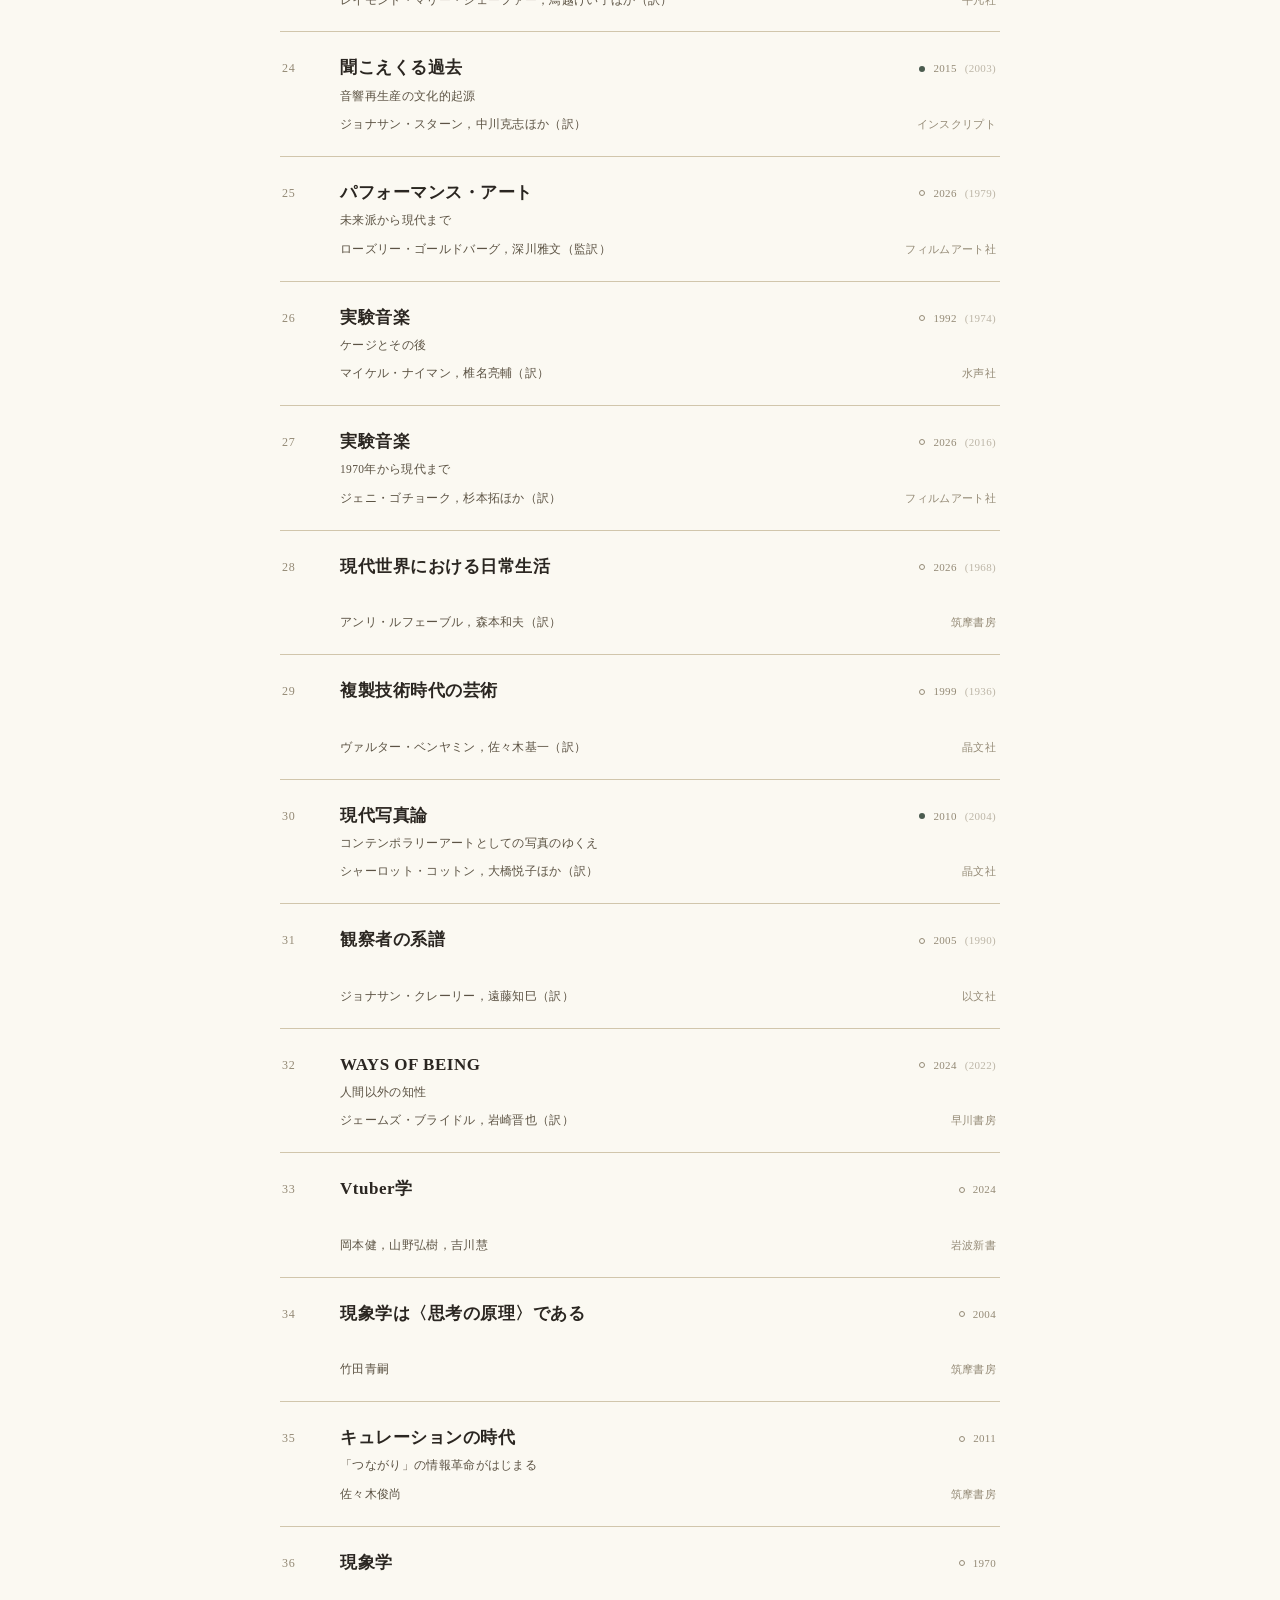
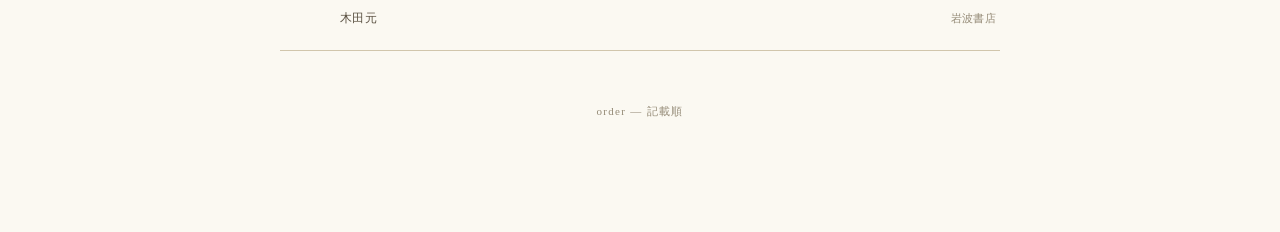
==== commit 3e762bf2: "upgrade" ====
--- a/index.html
+++ b/index.html
@@ -32,7 +32,7 @@
       <img class="site-logo" src="logo.svg" alt="林林書林">
     </h1>
     <div class="site-meta">
-      <span>林朋紘</span>
+      <span>店主／林朋紘</span>
       <span class="site-meta__count" id="book-count"></span>
     </div>
   </header>
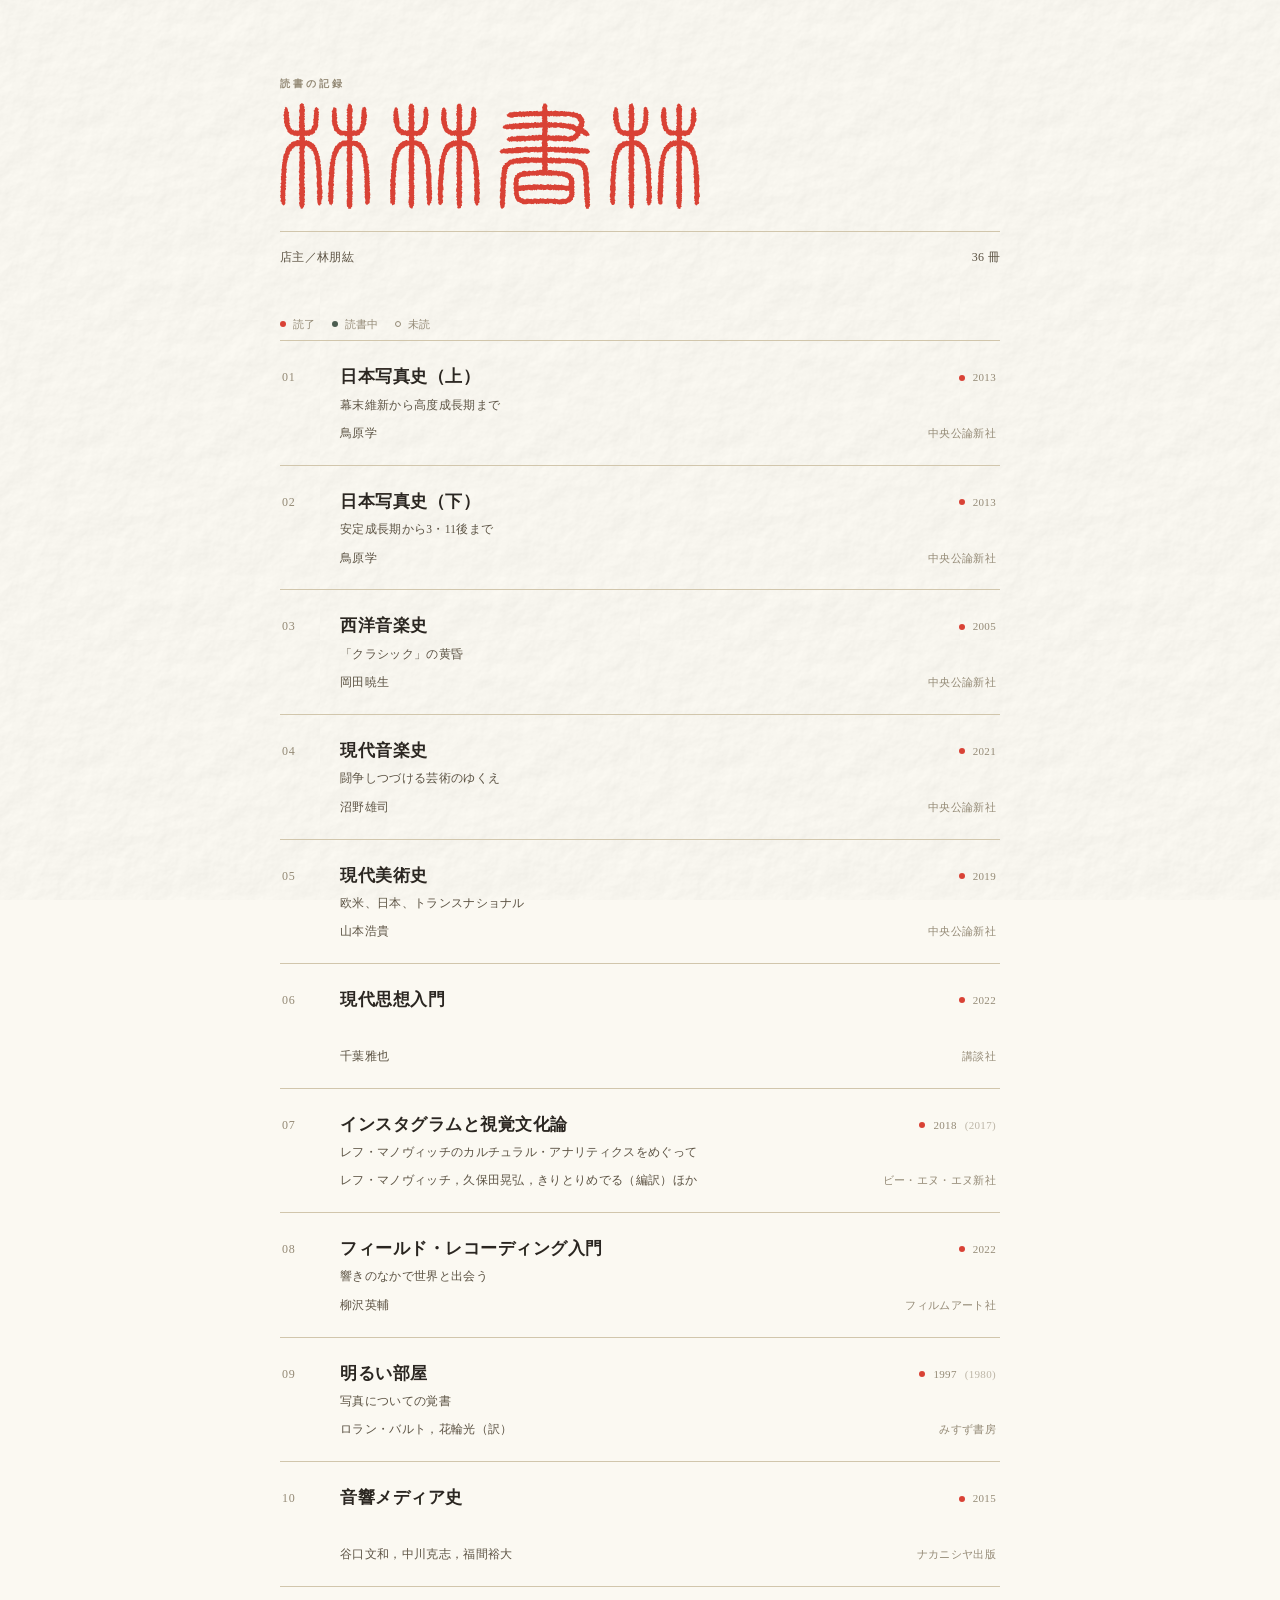
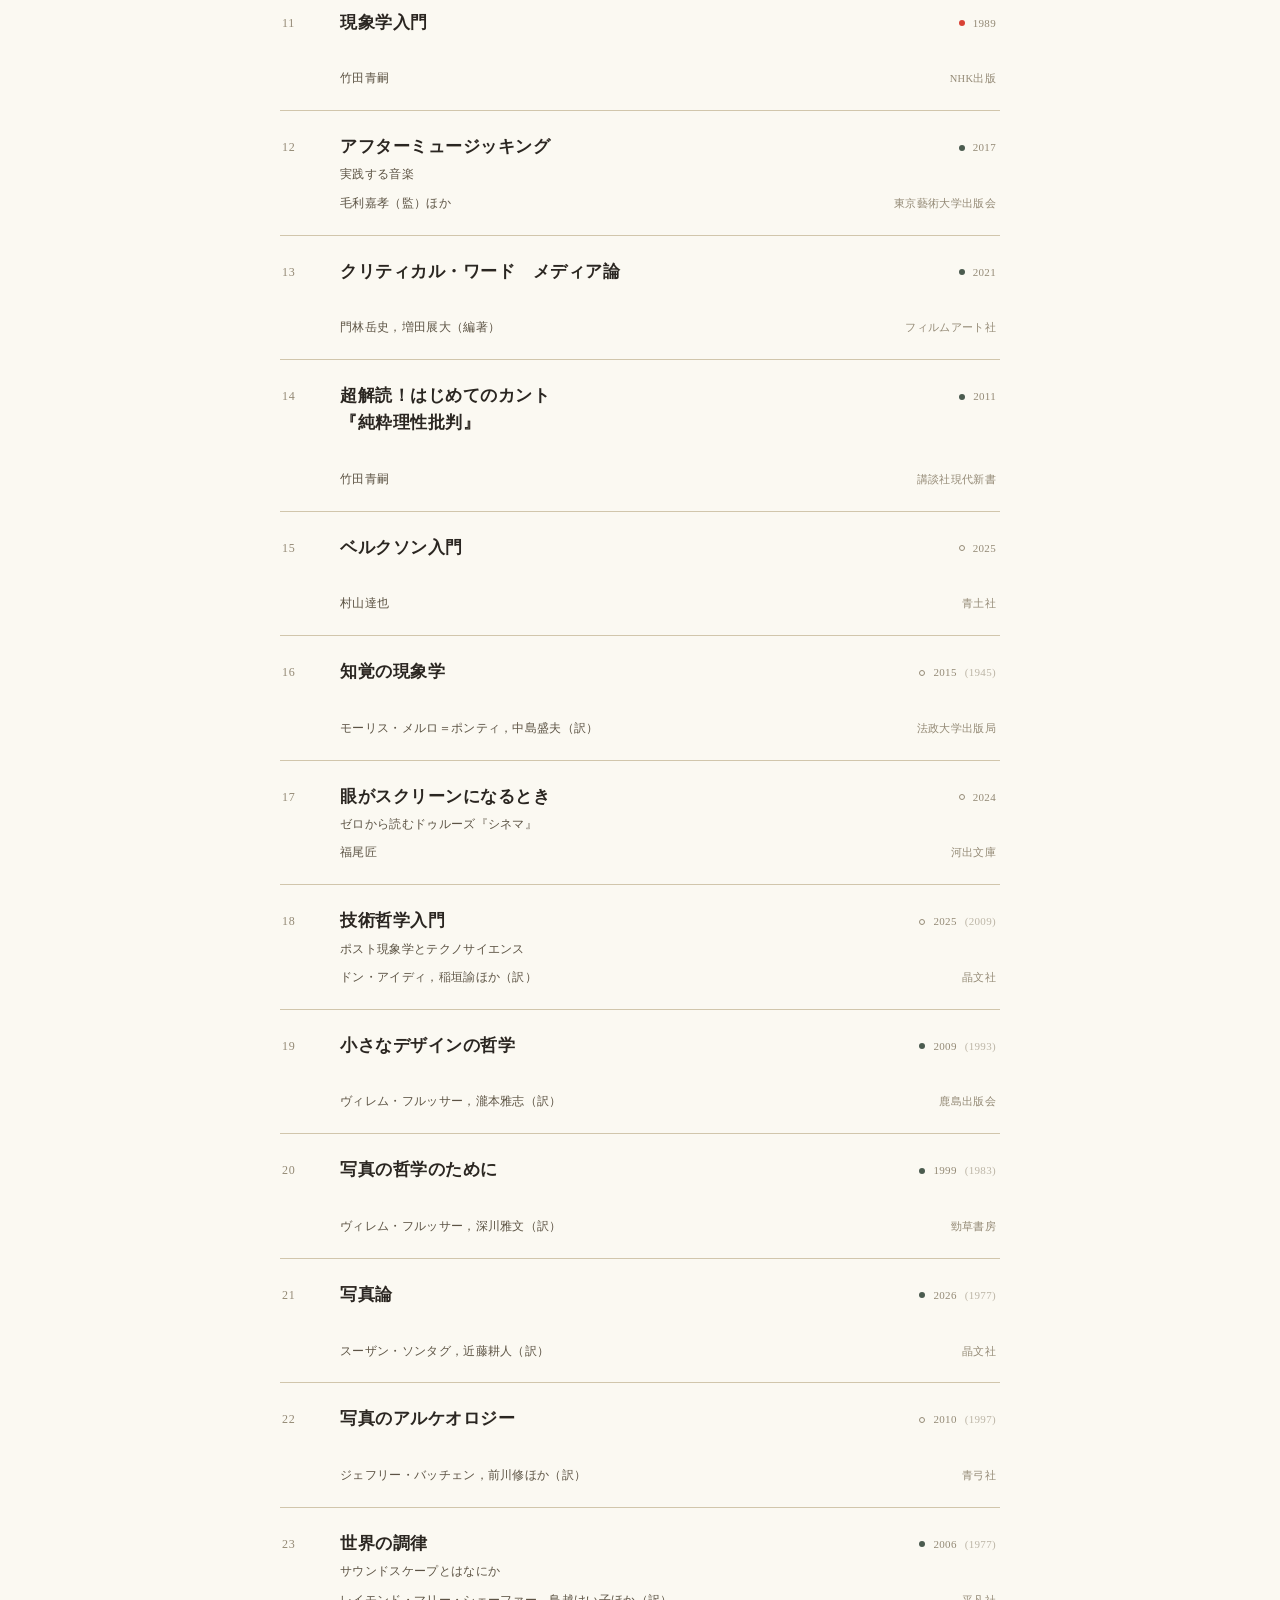
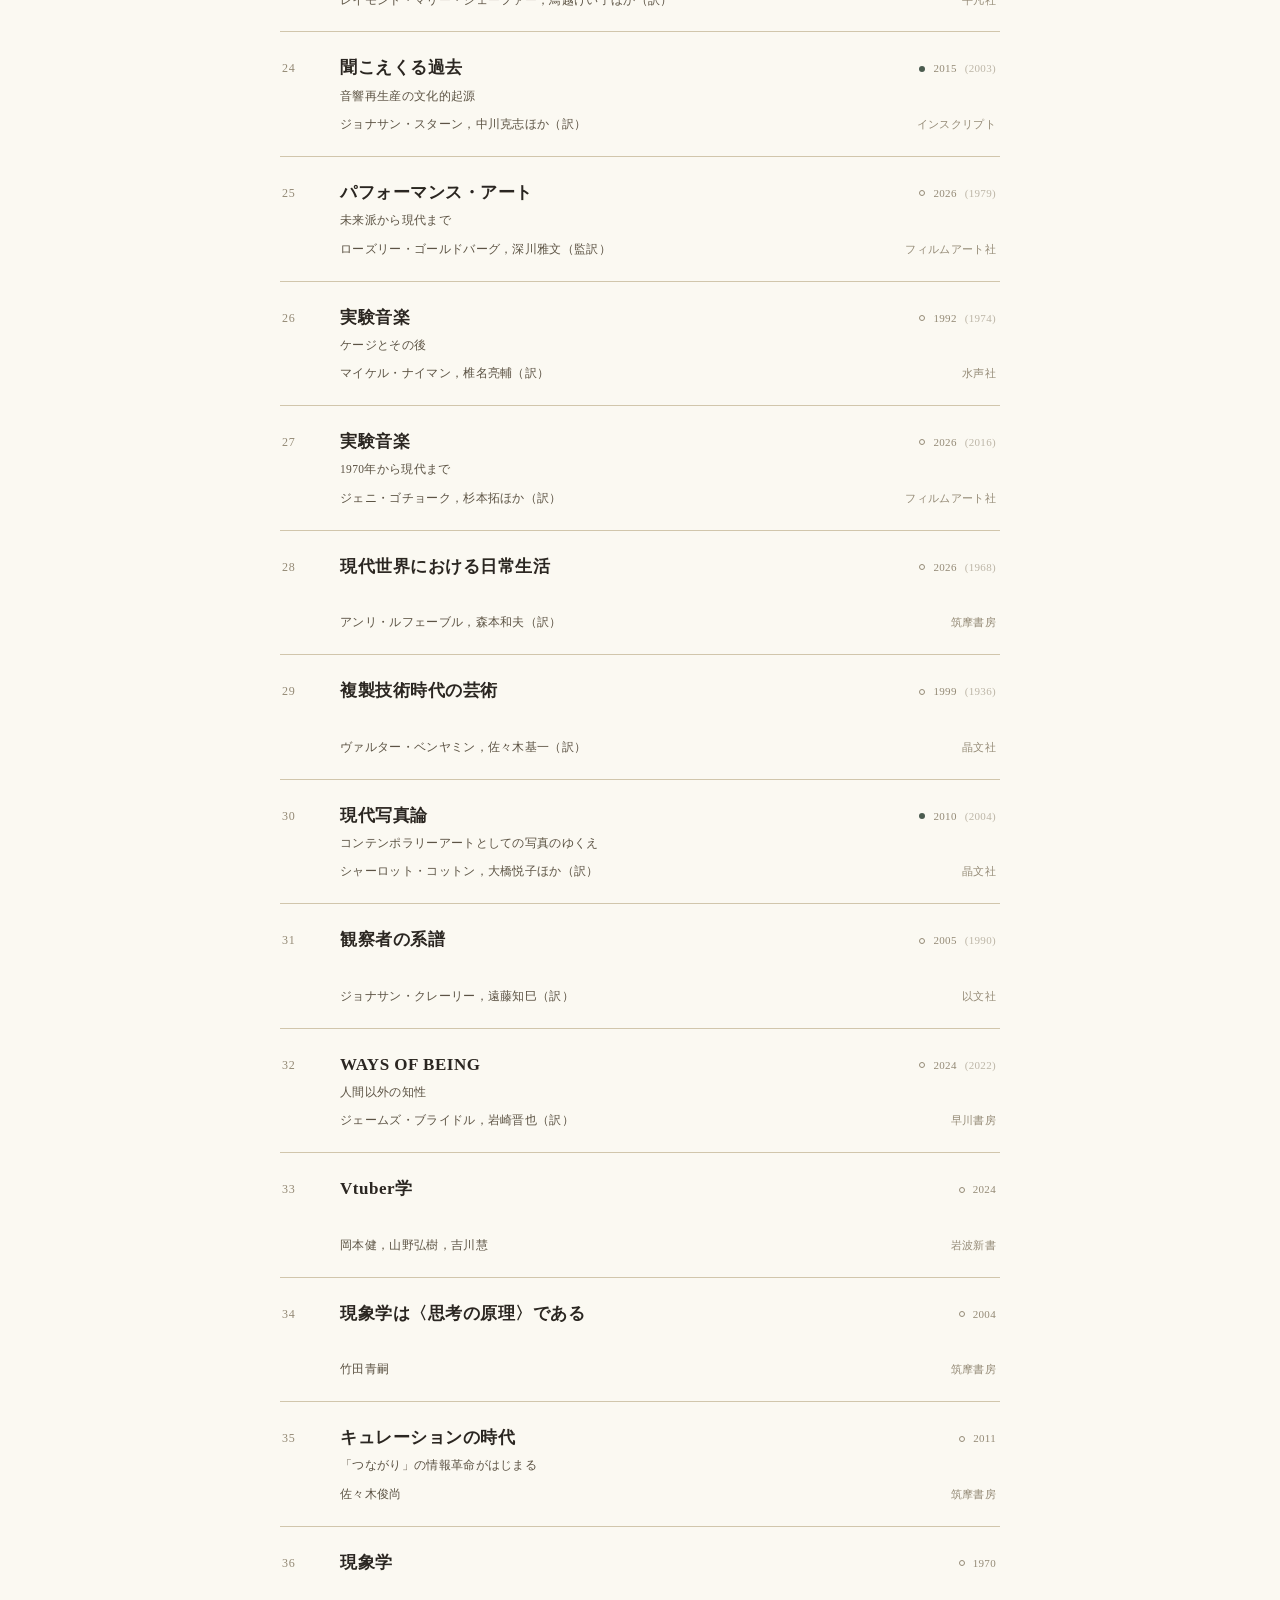
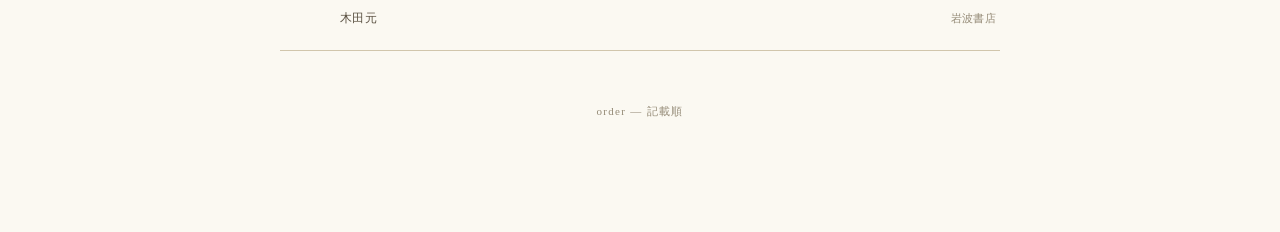
==== commit d0f01a97: "upgrade" ====
--- a/index.html
+++ b/index.html
@@ -27,7 +27,7 @@
 <div class="wrap">
 
   <header class="site-header">
-    <span class="site-header__eyebrow">Reading Log</span>
+    <span class="site-header__eyebrow">読書の記録</span>
     <h1 class="site-title">
       <img class="site-logo" src="logo.svg" alt="林林書林">
     </h1>
